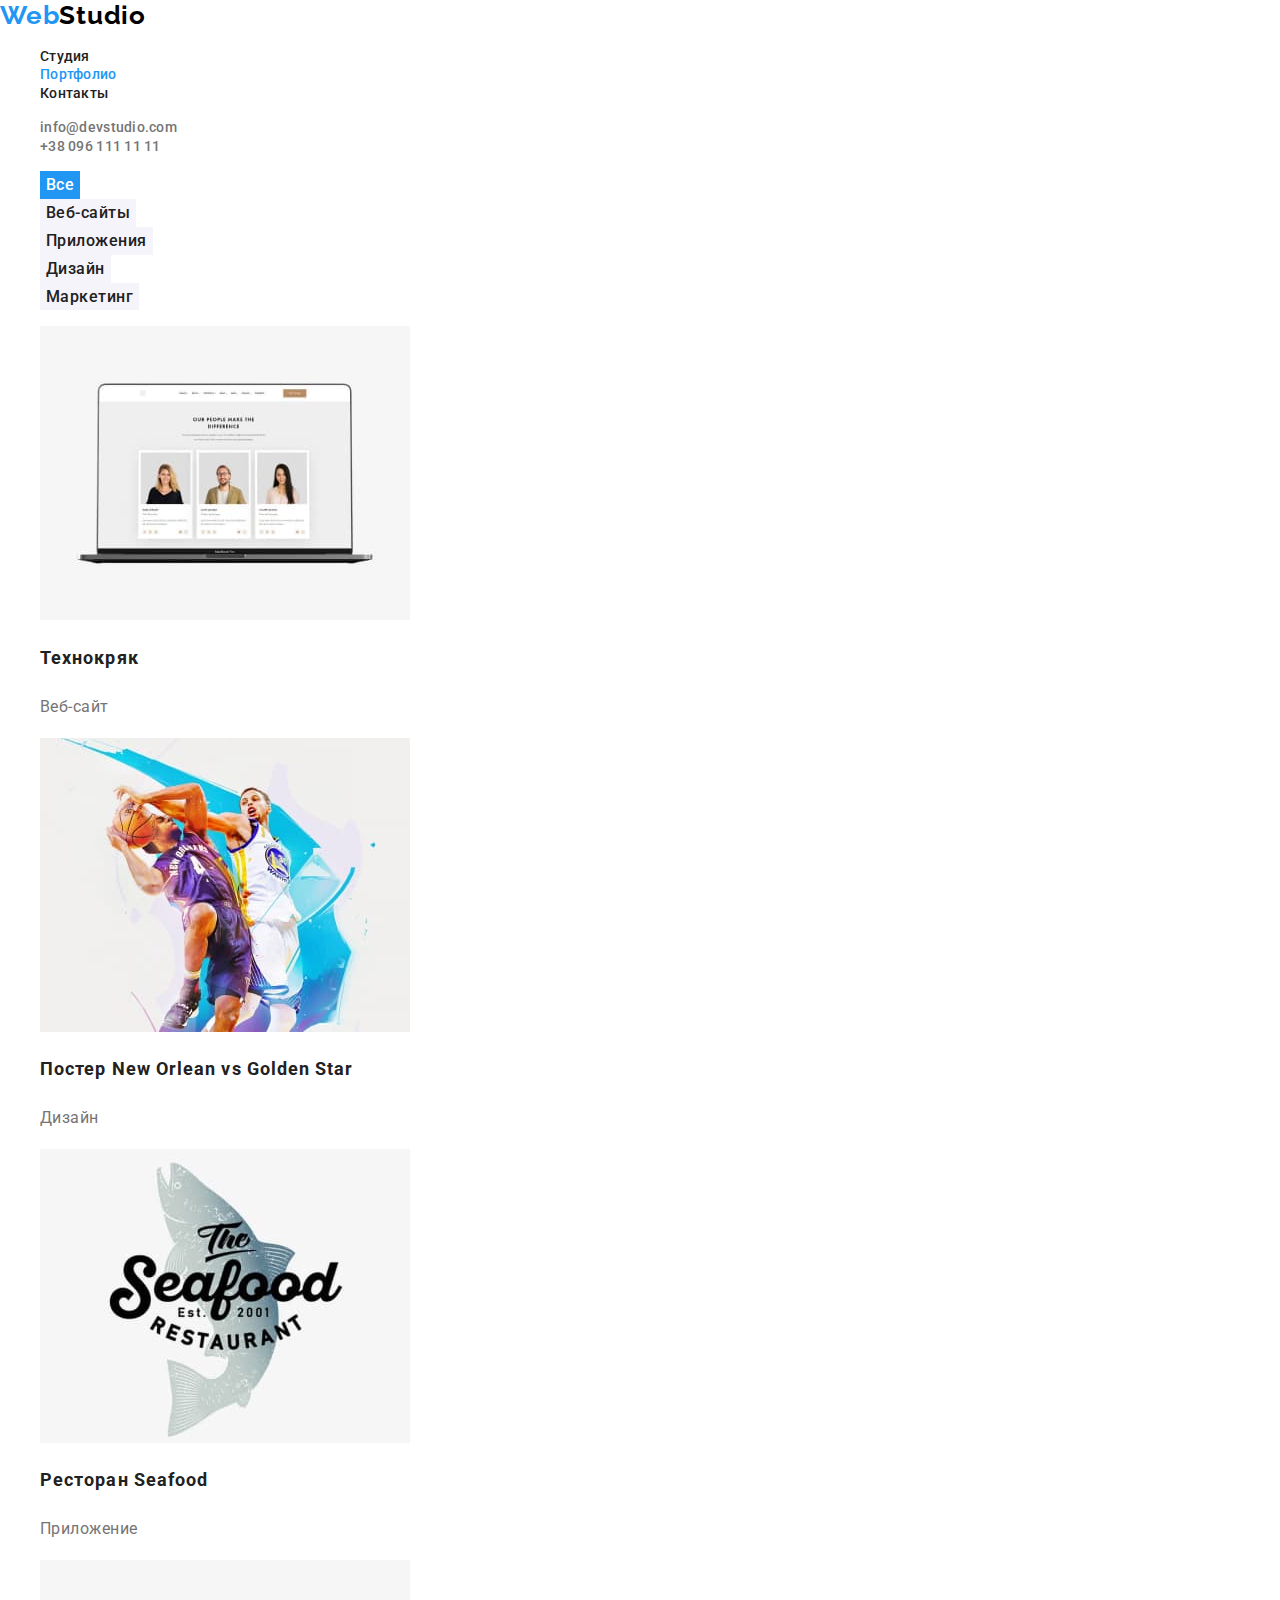
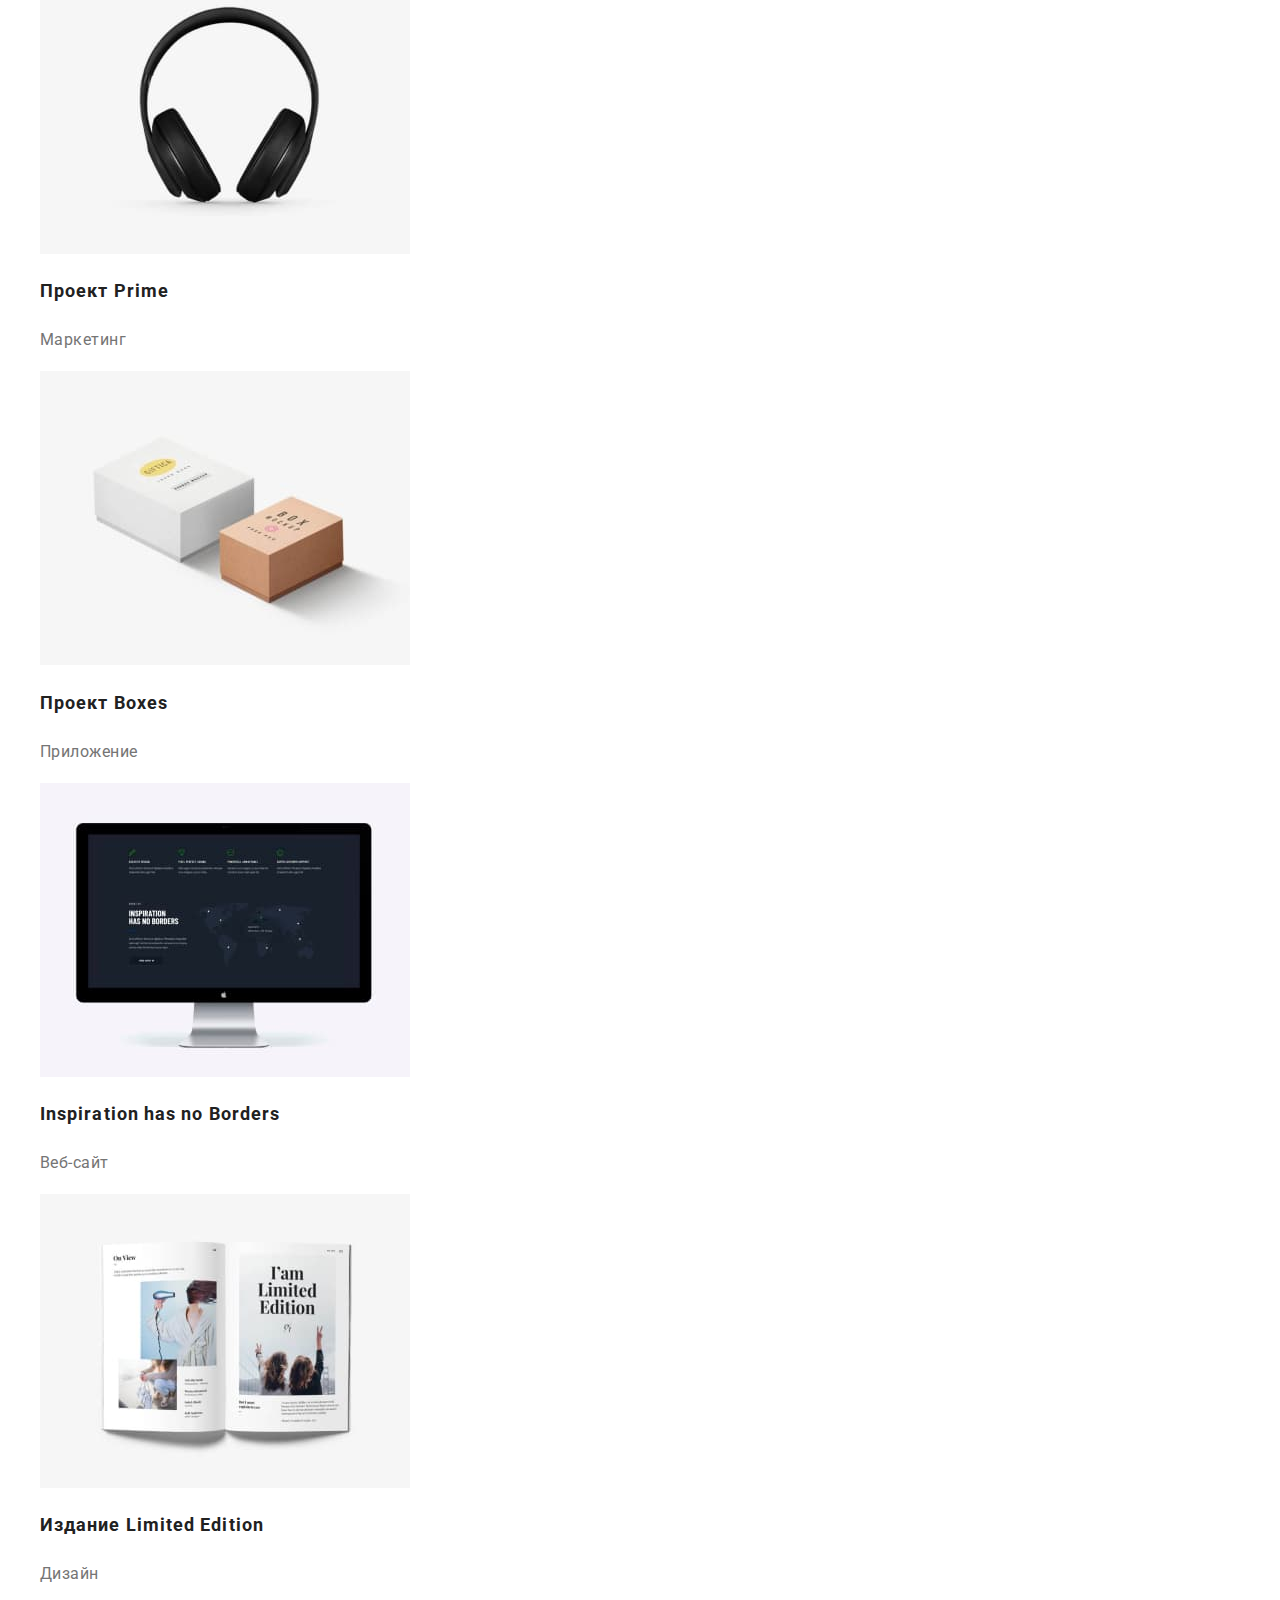
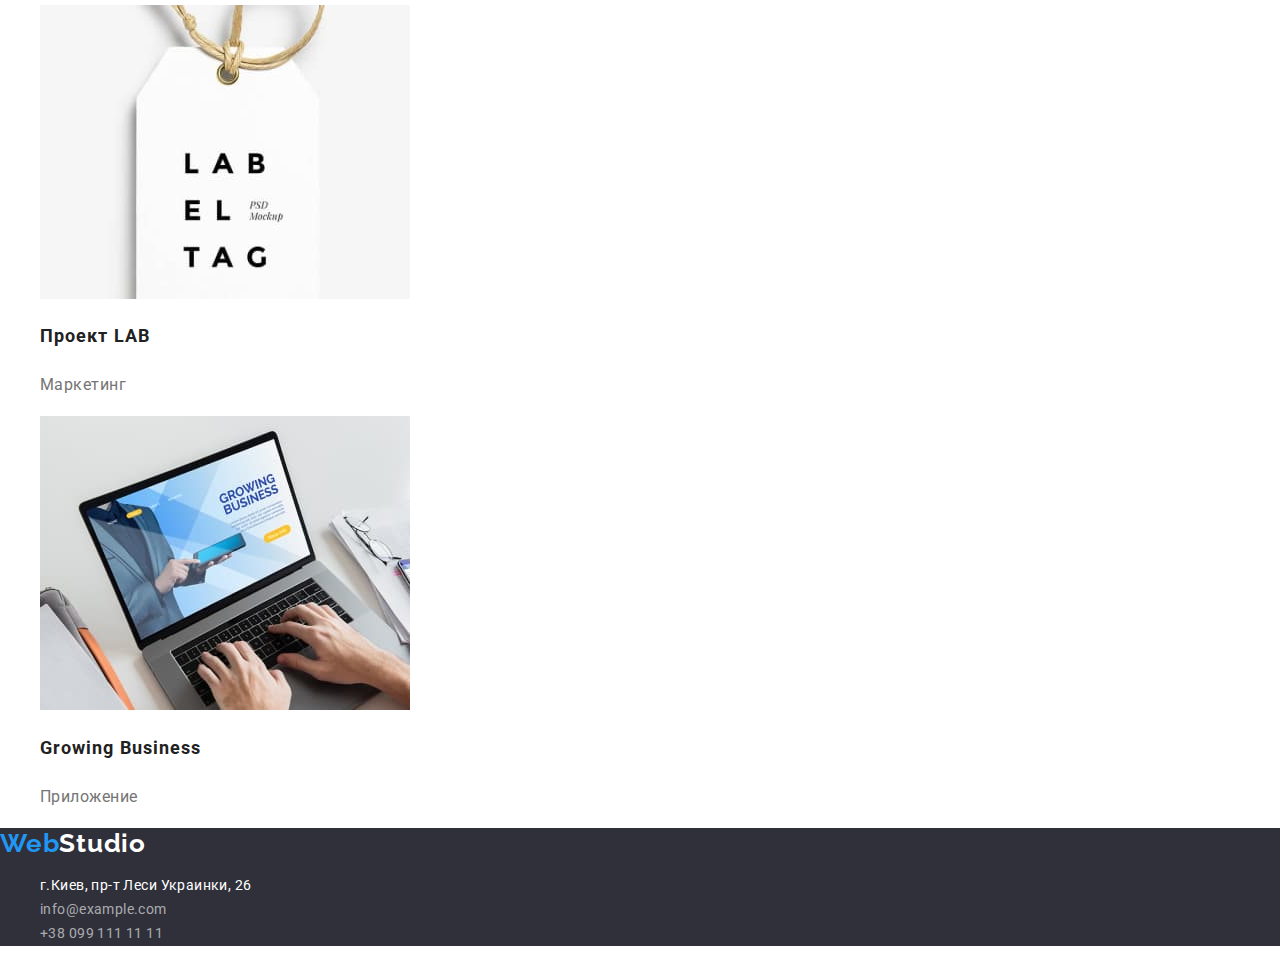
==== portfolio.html @ f2266842 "add start files from hw-02" ====
<!DOCTYPE html>
<html lang="ru">
  <head>
    <meta charset="UTF-8" />
    <meta http-equiv="X-UA-Compatible" content="IE=edge" />
    <meta name="viewport" content="width=device-width, initial-scale=1.0" />
    <title>Портфолио</title>
    <link
      rel="stylesheet"
      href="https://cdnjs.cloudflare.com/ajax/libs/modern-normalize/1.1.0/modern-normalize.min.css"
    />
    <link rel="preconnect" href="https://fonts.googleapis.com" />
    <link rel="preconnect" href="https://fonts.gstatic.com" crossorigin />
    <link
      href="https://fonts.googleapis.com/css2?family=Raleway:wght@700&family=Roboto:wght@400;500;700;900&display=swap"
      rel="stylesheet"
    />
    <link rel="stylesheet" href="./css/styles.css" />
  </head>
  <body>
    <!--Шапка сайта-->

    <header class="header">
      <nav class="header-nav">
        <a class="logo link" href="./index.html">Web<span class="logo-black">Studio</span></a>

        <ul class="header-nav-list list">
          <li class="header-nav-item">
            <a class="header-nav-link link" href="./index.html">Студия</a>
          </li>
          <li class="header-nav-item">
            <a class="header-nav-link link current" href="./portfolio.html">Портфолио</a>
          </li>
          <li class="header-nav-item">
            <a class="header-nav-link link" href="">Контакты</a>
          </li>
        </ul>
      </nav>
      <ul class="header-contact list">
        <li class="header-contact-item">
          <a class="header-contact-link link" href="mailto:info@devstudio.com"
            >info@devstudio.com</a
          >
        </li>
        <li class="header-contact-item">
          <a class="header-contact-link link" href="tel:+380961111111">+38 096 111 11 11</a>
        </li>
      </ul>
    </header>

    <!--Основной контент  -->

    <main>
      <section class="portfolio">
        <h1 class="visually-hidden title">Портфолио</h1> 

        <!-- Фильтры -->

          <ul class="filter-list list">
          <li class="filter-item"><button class="filter-btn active" type="button">Все</button></li>
          <li class="filter-item"><button class="filter-btn" type="button">Веб-сайты</button></li>
          <li class="filter-item"><button class="filter-btn" type="button">Приложения</button></li>
          <li class="filter-item"><button class="filter-btn" type="button">Дизайн</button></li>
          <li class="filter-item"><button class="filter-btn" type="button">Маркетинг</button></li>
        </ul>

        <!-- Проекты -->
        
        <ul class="project-list list">
          <li class="project-list-item">
            <img
              class="project-list-img"
              src="./images/portfolio-01.jpg"
              alt="Открытый ноутбук с изображением сайта на экране" width="370"
            />
            <h2 class="project-list-title title">Технокряк</h2>
            <p class="project-list-text">Веб-сайт</p>
          </li>
          <li class="project-list-item">
            <img
              class="project-list-img"
              src="./images/portfolio-02.jpg"
              alt="Двое мужчин играют в баскетбол" width="370"
            />
            <h2 class="project-list-title title">
              Постер <span lang="en">New Orlean vs Golden Star</span>
            </h2>
            <p class="project-list-text">Дизайн</p>
          </li>
          <li class="project-list-item">
            <img
              class="project-list-img"
              src="./images/portfolio-03.jpg"
              alt="Название ресторана на фоне рыбы" width="370"
            />
            <h2 class="project-list-title title">Ресторан <span lang="en">Seafood</span></h2>
            <p class="project-list-text">Приложение</p>
          </li>
          <li class="project-list-item">
            <img
              class="project-list-img"
              src="./images/portfolio-04.jpg"
              alt="Полноразмерные наушники" width="370"
            />
            <h2 class="project-list-title title">Проект <span lang="en">Prime</span></h2>
            <p class="project-list-text">Маркетинг</p>
          </li>
          <li class="project-list-item">
            <img
              class="project-list-img"
              src="./images/portfolio-05.jpg"
              alt="Две коробки:белая и крафт" width="370"
            />
            <h2 class="project-list-title title">Проект <span>Boxes</span></h2>
            <p class="project-list-text">Приложение</p>
          </li>
          <li class="project-list-item">
            <img
              class="project-list-img"
              src="./images/portfolio-06.jpg"
              alt="Монитор Apple с изображением сайта на экране" width="370"
            />
            <h2 class="project-list-title title" lang="en">Inspiration has no Borders</h2>
            <p class="project-list-text">Веб-сайт</p>
          </li>
          <li class="project-list-item">
            <img
              class="project-list-img"
              src="./images/portfolio-07.jpg"
              alt="Разворот журнала с картинками" width="370"
            />
            <h2 class="project-list-title title">Издание <span lang="en">Limited Edition</span></h2>
            <p class="project-list-text">Дизайн</p>
          </li>
          <li class="project-list-item">
            <img
              class="project-list-img"
              src="./images/portfolio-08.jpg"
              alt="Бирка с надписями на бечёвке" width="370"
            />
            <h2 class="project-list-title title">Проект <span lang="en">LAB</span></h2>
            <p class="project-list-text">Маркетинг</p>
          </li>
          <li class="project-list-item">
            <img
              class="project-list-img"
              src="./images/portfolio-09.jpg"
              alt="Ладони рук, работающие с клавиатурой открытого ноутбука" width="370"
            />
            <h2 class="project-list-title title" lang="en">Growing Business</h2>
            <p class="project-list-text">Приложение</p>
          </li>
        </ul>
      </section>
    </main>

    <!--Подвал-->

    <footer class="footer">
      <a href="./index.html" class="logo link">Web<span class="logo-white">Studio</span></a>
      <address class="footer-addr">
        <ul class="footer-addr-list list">
          <li class="footer-addr-item">
            <a
              class="footer-addr-link link"
              href="https://goo.gl/maps/jjjQnr7aBf25NbzN8"
              target="_blank"
              rel="noopener noreferrer"
              >г.Киев, пр-т Леси Украинки, 26</a
            >
          </li>
          <li class="footer-addr-item">
            <a class="footer-addr-link link" href="mailto:info@example.com">info@example.com</a>
          </li>
          <li class="footer-addr-item">
            <a class="footer-addr-link link" href="tel:+380991111111">+38 099 111 11 11</a>
          </li>
        </ul>
      </address>
    </footer>
  </body>
</html>
---- css/styles.css ----
/*  цвет текста заголовков #212121  */
/* основной цвет текста #757575 */
/* дополнительный цвет текста и заголовков #FFFFFF */
/* цвет лого #000000, #2196F3 */
/* телефон и мыло в футере цвет rgba(255, 255, 255, 0.6);*/
/* акцент #2196F3 */
/* hero background #2F303A; */
/*  our team bg #F5F4FA;*/
/* footer bg #2F303A; */

/* -------------total styles------------- */

:root {
  --main-text-color: #757575;
  --accent-color: #2196f3;
  --title-color: #212121;
  --external-color: #ffffff;
  --bg-color: #2f303a;
  --ex-bg-color: #f5f4fa;
}

body {
  font-family: 'Roboto', sans-serif;
  color: var(--main-text-color);
  background-color: var(--external-color);
}

.link {
  text-decoration: none;
  
}

.list {
  list-style: none;
}

.title {
  color: var(--title-color);
}

.visually-hidden {
  position: absolute;
  white-space: nowrap;
  width: 1px;
  height: 1px;
  overflow: hidden;
  border: 0;
  padding: 0;
  clip: rect(0 0 0 0);
  clip-path: inset(50%);
  margin: -1px;
}

/* -------------header styles-------------- */

.logo {
  font-family: 'Raleway', sans-serif;
  font-weight: 700;
  font-size: 26px;
  line-height: 1.19;
  letter-spacing: 0.03em;
  color: var(--accent-color);
}

.logo-black {
  color: #000000;
}

.header-nav-link {
  font-weight: 500;
  font-size: 14px;
  line-height: 1.14;
  letter-spacing: 0.02em;
  color: var(--title-color);
}

.header-nav-link:hover,
.header-nav-link:focus {
  color: var(--accent-color);
}

.header-contact-link {
  font-weight: 500;
  font-size: 14px;
  line-height: 1.14;
  letter-spacing: 0.02em;
  color: var(--main-text-color);
}

.current,
.header-contact-link:hover,
.header-contact-link:focus {
  color: var(--accent-color);
}

/* ------------------hero styles---------------- */

.hero {
  background-color: var(--bg-color);
  text-align: center;
}

.hero-title {
  font-weight: 900;
  font-size: 44px;
  line-height: 1.36;
  letter-spacing: 0.06em;
  text-transform: uppercase;
  color: var(--external-color);
}

.hero-btn {
  font-size: 16px;
  line-height: 1.87;
  font-weight: 700;
  letter-spacing: 0.06em;
  background-color: var(--accent-color);
  color: var(--external-color);
  cursor: pointer;
  border: none;
}

.hero-btn:hover,
.hero-btn:focus {
  background-color: #188ce8;
}

/* -------------Наши особенности styles-------- */

/* .feature {
}
.feature-list {
}
.feature-list-item {
} */

.feature-list-title {
  font-size: 14px;
  line-height: 1.14;
  letter-spacing: 0.03em;
  text-transform: uppercase;
}

.feature-list-text {
  font-size: 14px;
  line-height: 1.71;
  letter-spacing: 0.03em;
}

/* ------------Чем мы занимаемся styles----- */

/* 
.product {
} */

.product-title {
  font-size: 36px;
  line-height: 1.17;
  text-align: center;
  letter-spacing: 0.03em;
}

/* .product-list {
}
.product-list-item {
}
.product-list-img {
} */

/* ---------Наша команда styles----------- */

.team {
  background-color: var(--ex-bg-color);
}
.team-title {
  font-size: 36px;
  line-height: 1.17;
  text-align: center;
  letter-spacing: 0.03em;
}

/* .team-list {
}
.team-list-item {
}
.team-list-img {
} */

.team-list-title {
  font-weight: 500;
  font-size: 16px;
  line-height: 1.19;
  letter-spacing: 0.03em;
}
.team-list-text {
  font-size: 16px;
  line-height: 1.19;
  letter-spacing: 0.03em;
}

/* ------------Portfolio styles------------ */

/* .portfolio {
} */

/* ------------filter's styles------------- */

/* .filter-list {
}

.filter-item {} */

.filter-btn {
  font-weight: 500;
  font-size: 16px;
  line-height: 1.62;
  letter-spacing: 0.03em;
  background-color: var(--ex-bg-color);
  color: var(--title-color);
  cursor: pointer;
  border: none;
}

.active,
.filter-btn:hover,
.filter-btn:focus {
  background-color: var(--accent-color);
  color: var(--external-color);
}

/* ------------project styles----------- */

/* .project-list {
}

.project-list-item {
}
.project-list-img {
} */

.project-list-title {
  font-size: 18px;
  line-height: 2;
  letter-spacing: 0.06em;
}

.project-list-text {
  font-size: 16px;
  line-height: 1.87;
  letter-spacing: 0.03em;
}

/* -------------footer styles------------- */

.footer {
  background-color: var(--bg-color);
}
.logo-white {
  color: #ffffff;
}

/* .footer-addr {
}
.footer-addr-list {
}

.footer-addr-item {
} */

.footer-addr-link {
  font-style: normal;
  font-size: 14px;
  line-height: 1.71;
  letter-spacing: 0.03em;
  color: rgba(255, 255, 255, 0.6);
}

.footer-addr-link[target='_blank'] {
  color: #ffffff;
}

.footer-addr-link:hover,
.footer-addr-link:focus {
  color: var(--main-text-color);
}
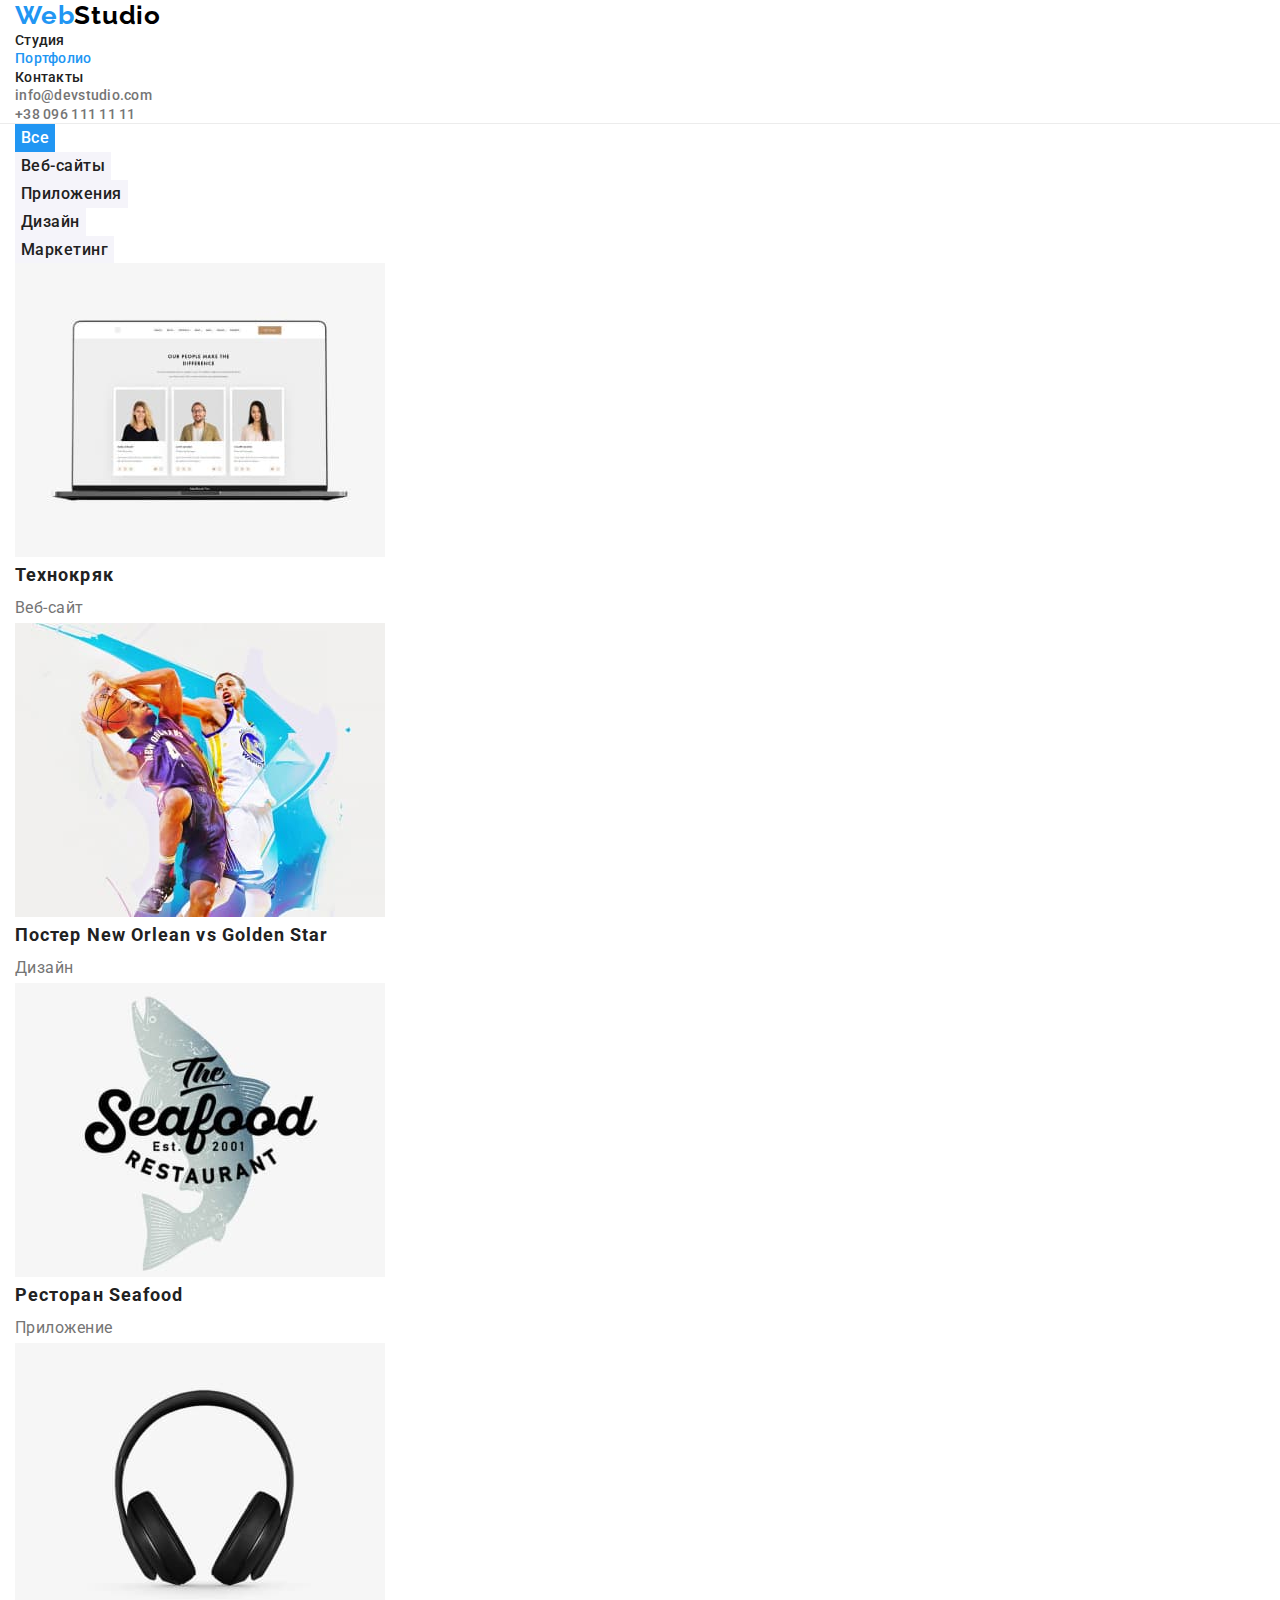
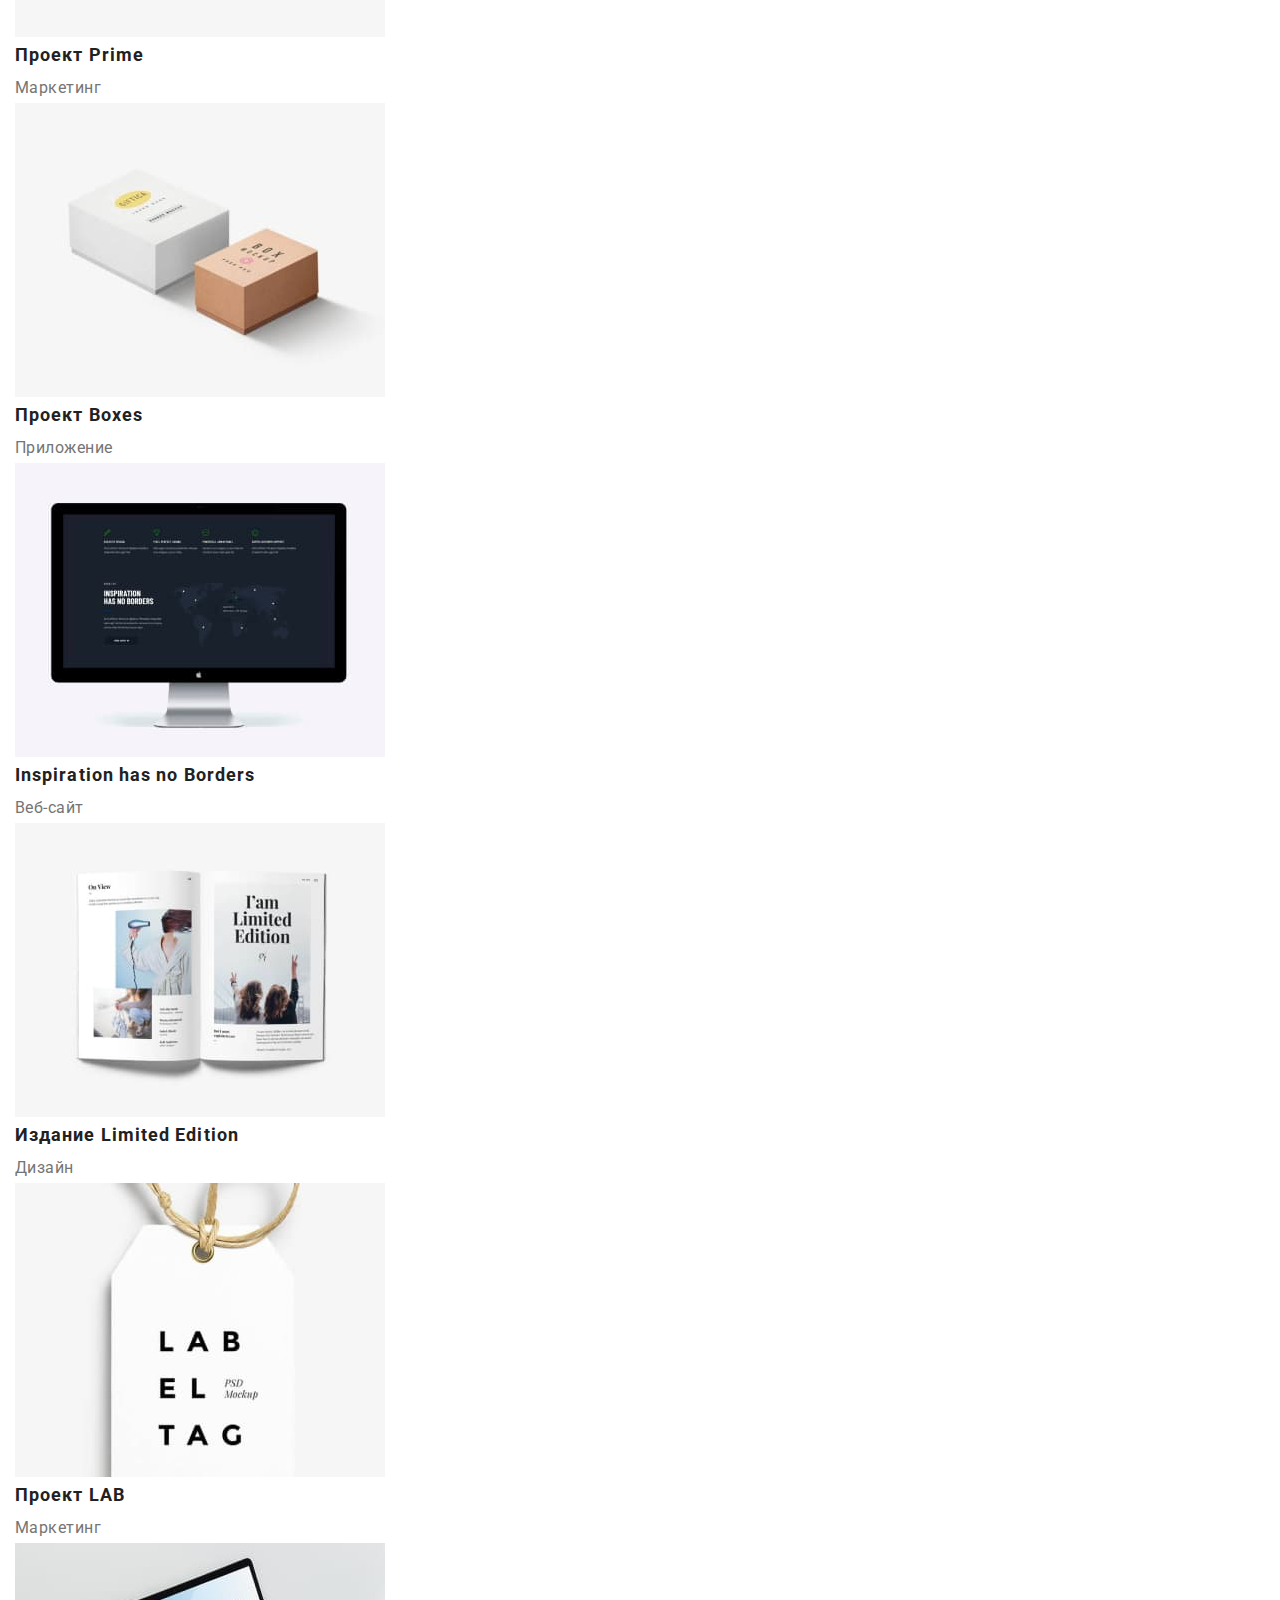
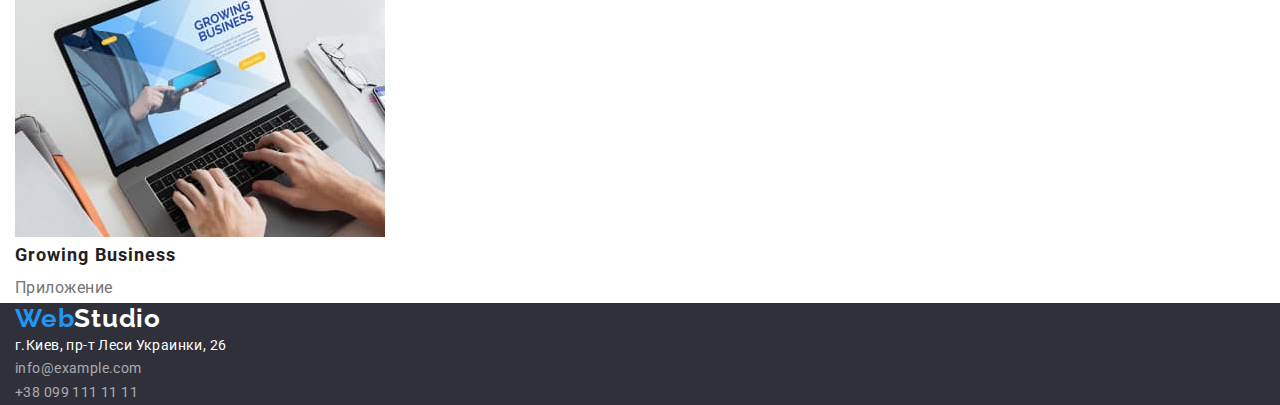
==== commit 81cb86eb: "add container and drop tag styles" ====
--- a/portfolio.html
+++ b/portfolio.html
@@ -21,162 +21,183 @@
     <!--Шапка сайта-->
 
     <header class="header">
-      <nav class="header-nav">
-        <a class="logo link" href="./index.html">Web<span class="logo-black">Studio</span></a>
-
-        <ul class="header-nav-list list">
-          <li class="header-nav-item">
-            <a class="header-nav-link link" href="./index.html">Студия</a>
+      <div class="container">
+        <nav class="header-nav">
+          <a class="logo link" href="./index.html">Web<span class="logo-black">Studio</span></a>
+
+          <ul class="header-nav-list list">
+            <li class="header-nav-item">
+              <a class="header-nav-link link" href="./index.html">Студия</a>
+            </li>
+            <li class="header-nav-item">
+              <a class="header-nav-link link current" href="./portfolio.html">Портфолио</a>
+            </li>
+            <li class="header-nav-item">
+              <a class="header-nav-link link" href="">Контакты</a>
+            </li>
+          </ul>
+        </nav>
+        <ul class="header-contact list">
+          <li class="header-contact-item">
+            <a class="header-contact-link link" href="mailto:info@devstudio.com"
+              >info@devstudio.com</a
+            >
           </li>
-          <li class="header-nav-item">
-            <a class="header-nav-link link current" href="./portfolio.html">Портфолио</a>
-          </li>
-          <li class="header-nav-item">
-            <a class="header-nav-link link" href="">Контакты</a>
+          <li class="header-contact-item">
+            <a class="header-contact-link link" href="tel:+380961111111">+38 096 111 11 11</a>
           </li>
         </ul>
-      </nav>
-      <ul class="header-contact list">
-        <li class="header-contact-item">
-          <a class="header-contact-link link" href="mailto:info@devstudio.com"
-            >info@devstudio.com</a
-          >
-        </li>
-        <li class="header-contact-item">
-          <a class="header-contact-link link" href="tel:+380961111111">+38 096 111 11 11</a>
-        </li>
-      </ul>
+      </div>
     </header>
 
     <!--Основной контент  -->
 
     <main>
       <section class="portfolio">
-        <h1 class="visually-hidden title">Портфолио</h1> 
-
-        <!-- Фильтры -->
+        <div class="container">
+          <h1 class="visually-hidden title">Портфолио</h1>
+
+          <!-- Фильтры -->
 
           <ul class="filter-list list">
-          <li class="filter-item"><button class="filter-btn active" type="button">Все</button></li>
-          <li class="filter-item"><button class="filter-btn" type="button">Веб-сайты</button></li>
-          <li class="filter-item"><button class="filter-btn" type="button">Приложения</button></li>
-          <li class="filter-item"><button class="filter-btn" type="button">Дизайн</button></li>
-          <li class="filter-item"><button class="filter-btn" type="button">Маркетинг</button></li>
-        </ul>
-
-        <!-- Проекты -->
-        
-        <ul class="project-list list">
-          <li class="project-list-item">
-            <img
-              class="project-list-img"
-              src="./images/portfolio-01.jpg"
-              alt="Открытый ноутбук с изображением сайта на экране" width="370"
-            />
-            <h2 class="project-list-title title">Технокряк</h2>
-            <p class="project-list-text">Веб-сайт</p>
-          </li>
-          <li class="project-list-item">
-            <img
-              class="project-list-img"
-              src="./images/portfolio-02.jpg"
-              alt="Двое мужчин играют в баскетбол" width="370"
-            />
-            <h2 class="project-list-title title">
-              Постер <span lang="en">New Orlean vs Golden Star</span>
-            </h2>
-            <p class="project-list-text">Дизайн</p>
-          </li>
-          <li class="project-list-item">
-            <img
-              class="project-list-img"
-              src="./images/portfolio-03.jpg"
-              alt="Название ресторана на фоне рыбы" width="370"
-            />
-            <h2 class="project-list-title title">Ресторан <span lang="en">Seafood</span></h2>
-            <p class="project-list-text">Приложение</p>
-          </li>
-          <li class="project-list-item">
-            <img
-              class="project-list-img"
-              src="./images/portfolio-04.jpg"
-              alt="Полноразмерные наушники" width="370"
-            />
-            <h2 class="project-list-title title">Проект <span lang="en">Prime</span></h2>
-            <p class="project-list-text">Маркетинг</p>
-          </li>
-          <li class="project-list-item">
-            <img
-              class="project-list-img"
-              src="./images/portfolio-05.jpg"
-              alt="Две коробки:белая и крафт" width="370"
-            />
-            <h2 class="project-list-title title">Проект <span>Boxes</span></h2>
-            <p class="project-list-text">Приложение</p>
-          </li>
-          <li class="project-list-item">
-            <img
-              class="project-list-img"
-              src="./images/portfolio-06.jpg"
-              alt="Монитор Apple с изображением сайта на экране" width="370"
-            />
-            <h2 class="project-list-title title" lang="en">Inspiration has no Borders</h2>
-            <p class="project-list-text">Веб-сайт</p>
-          </li>
-          <li class="project-list-item">
-            <img
-              class="project-list-img"
-              src="./images/portfolio-07.jpg"
-              alt="Разворот журнала с картинками" width="370"
-            />
-            <h2 class="project-list-title title">Издание <span lang="en">Limited Edition</span></h2>
-            <p class="project-list-text">Дизайн</p>
-          </li>
-          <li class="project-list-item">
-            <img
-              class="project-list-img"
-              src="./images/portfolio-08.jpg"
-              alt="Бирка с надписями на бечёвке" width="370"
-            />
-            <h2 class="project-list-title title">Проект <span lang="en">LAB</span></h2>
-            <p class="project-list-text">Маркетинг</p>
-          </li>
-          <li class="project-list-item">
-            <img
-              class="project-list-img"
-              src="./images/portfolio-09.jpg"
-              alt="Ладони рук, работающие с клавиатурой открытого ноутбука" width="370"
-            />
-            <h2 class="project-list-title title" lang="en">Growing Business</h2>
-            <p class="project-list-text">Приложение</p>
-          </li>
-        </ul>
+            <li class="filter-item">
+              <button class="filter-btn active" type="button">Все</button>
+            </li>
+            <li class="filter-item"><button class="filter-btn" type="button">Веб-сайты</button></li>
+            <li class="filter-item">
+              <button class="filter-btn" type="button">Приложения</button>
+            </li>
+            <li class="filter-item"><button class="filter-btn" type="button">Дизайн</button></li>
+            <li class="filter-item"><button class="filter-btn" type="button">Маркетинг</button></li>
+          </ul>
+
+          <!-- Проекты -->
+
+          <ul class="project-list list">
+            <li class="project-list-item">
+              <img
+                class="project-list-img"
+                src="./images/portfolio-01.jpg"
+                alt="Открытый ноутбук с изображением сайта на экране"
+                width="370"
+              />
+              <h2 class="project-list-title title">Технокряк</h2>
+              <p class="project-list-text">Веб-сайт</p>
+            </li>
+            <li class="project-list-item">
+              <img
+                class="project-list-img"
+                src="./images/portfolio-02.jpg"
+                alt="Двое мужчин играют в баскетбол"
+                width="370"
+              />
+              <h2 class="project-list-title title">
+                Постер <span lang="en">New Orlean vs Golden Star</span>
+              </h2>
+              <p class="project-list-text">Дизайн</p>
+            </li>
+            <li class="project-list-item">
+              <img
+                class="project-list-img"
+                src="./images/portfolio-03.jpg"
+                alt="Название ресторана на фоне рыбы"
+                width="370"
+              />
+              <h2 class="project-list-title title">Ресторан <span lang="en">Seafood</span></h2>
+              <p class="project-list-text">Приложение</p>
+            </li>
+            <li class="project-list-item">
+              <img
+                class="project-list-img"
+                src="./images/portfolio-04.jpg"
+                alt="Полноразмерные наушники"
+                width="370"
+              />
+              <h2 class="project-list-title title">Проект <span lang="en">Prime</span></h2>
+              <p class="project-list-text">Маркетинг</p>
+            </li>
+            <li class="project-list-item">
+              <img
+                class="project-list-img"
+                src="./images/portfolio-05.jpg"
+                alt="Две коробки:белая и крафт"
+                width="370"
+              />
+              <h2 class="project-list-title title">Проект <span>Boxes</span></h2>
+              <p class="project-list-text">Приложение</p>
+            </li>
+            <li class="project-list-item">
+              <img
+                class="project-list-img"
+                src="./images/portfolio-06.jpg"
+                alt="Монитор Apple с изображением сайта на экране"
+                width="370"
+              />
+              <h2 class="project-list-title title" lang="en">Inspiration has no Borders</h2>
+              <p class="project-list-text">Веб-сайт</p>
+            </li>
+            <li class="project-list-item">
+              <img
+                class="project-list-img"
+                src="./images/portfolio-07.jpg"
+                alt="Разворот журнала с картинками"
+                width="370"
+              />
+              <h2 class="project-list-title title">
+                Издание <span lang="en">Limited Edition</span>
+              </h2>
+              <p class="project-list-text">Дизайн</p>
+            </li>
+            <li class="project-list-item">
+              <img
+                class="project-list-img"
+                src="./images/portfolio-08.jpg"
+                alt="Бирка с надписями на бечёвке"
+                width="370"
+              />
+              <h2 class="project-list-title title">Проект <span lang="en">LAB</span></h2>
+              <p class="project-list-text">Маркетинг</p>
+            </li>
+            <li class="project-list-item">
+              <img
+                class="project-list-img"
+                src="./images/portfolio-09.jpg"
+                alt="Ладони рук, работающие с клавиатурой открытого ноутбука"
+                width="370"
+              />
+              <h2 class="project-list-title title" lang="en">Growing Business</h2>
+              <p class="project-list-text">Приложение</p>
+            </li>
+          </ul>
+        </div>
       </section>
     </main>
 
     <!--Подвал-->
 
     <footer class="footer">
-      <a href="./index.html" class="logo link">Web<span class="logo-white">Studio</span></a>
-      <address class="footer-addr">
-        <ul class="footer-addr-list list">
-          <li class="footer-addr-item">
-            <a
-              class="footer-addr-link link"
-              href="https://goo.gl/maps/jjjQnr7aBf25NbzN8"
-              target="_blank"
-              rel="noopener noreferrer"
-              >г.Киев, пр-т Леси Украинки, 26</a
-            >
-          </li>
-          <li class="footer-addr-item">
-            <a class="footer-addr-link link" href="mailto:info@example.com">info@example.com</a>
-          </li>
-          <li class="footer-addr-item">
-            <a class="footer-addr-link link" href="tel:+380991111111">+38 099 111 11 11</a>
-          </li>
-        </ul>
-      </address>
+      <div class="container">
+        <a href="./index.html" class="logo link">Web<span class="logo-white">Studio</span></a>
+        <address class="footer-addr">
+          <ul class="footer-addr-list list">
+            <li class="footer-addr-item">
+              <a
+                class="footer-addr-link link"
+                href="https://goo.gl/maps/jjjQnr7aBf25NbzN8"
+                target="_blank"
+                rel="noopener noreferrer"
+                >г.Киев, пр-т Леси Украинки, 26</a
+              >
+            </li>
+            <li class="footer-addr-item">
+              <a class="footer-addr-link link" href="mailto:info@example.com">info@example.com</a>
+            </li>
+            <li class="footer-addr-item">
+              <a class="footer-addr-link link" href="tel:+380991111111">+38 099 111 11 11</a>
+            </li>
+          </ul>
+        </address>
+      </div>
     </footer>
   </body>
 </html>
--- a/css/styles.css
+++ b/css/styles.css
@@ -25,9 +25,28 @@
   background-color: var(--external-color);
 }
 
+p,
+h1,
+h2,
+h3,
+h4,
+h5,
+h6 {
+  margin: 0;
+}
+
+ul,
+ol {
+  margin: 0;
+  padding-left: 0;
+}
+
+img {
+  display: block;
+}
+
 .link {
   text-decoration: none;
-  
 }
 
 .list {
@@ -51,7 +70,20 @@
   margin: -1px;
 }
 
+.container {
+  width: 1200px;
+  padding-left: 15px;
+  padding-right: 15px;
+  margin: o auto;
+}
+
 /* -------------header styles-------------- */
+
+.header {
+  padding-top: 24;
+  padding-bottom: 25;
+  border-bottom: 1px solid #ececec;
+}
 
 .logo {
   font-family: 'Raleway', sans-serif;
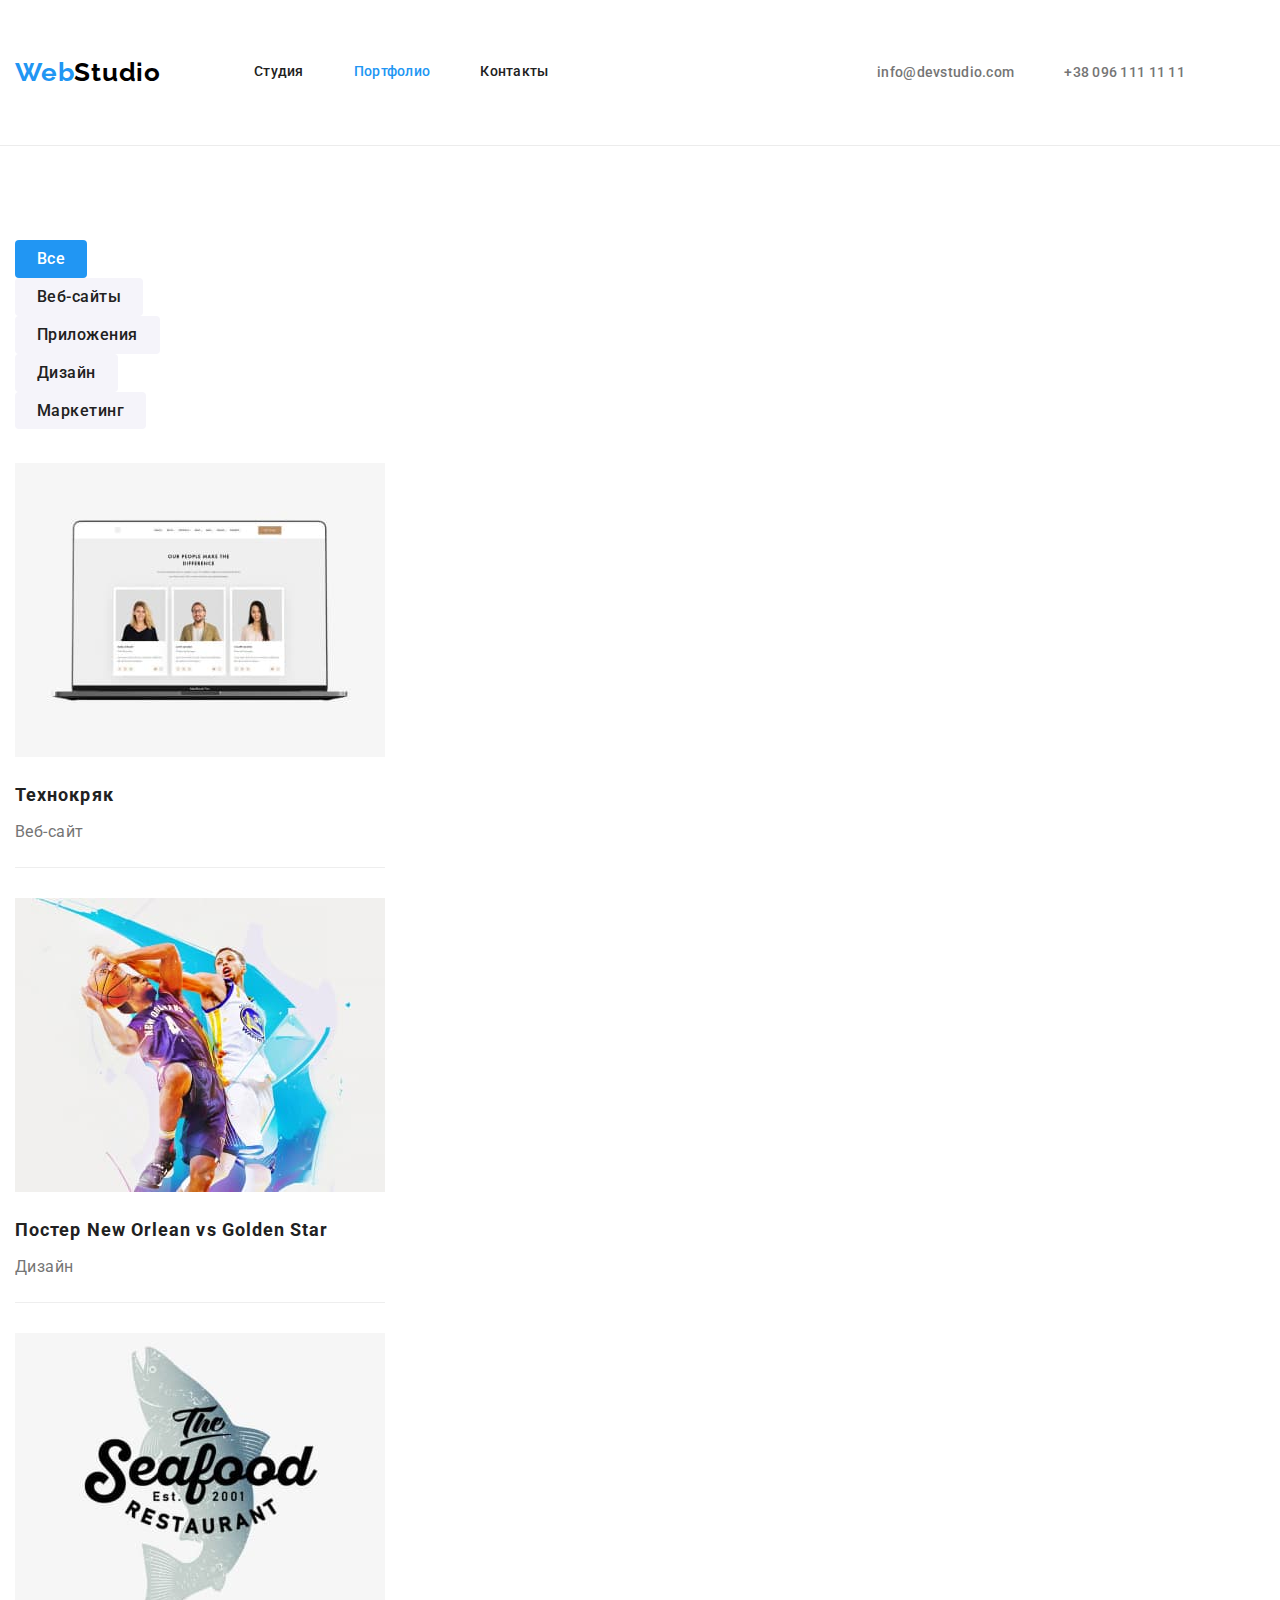
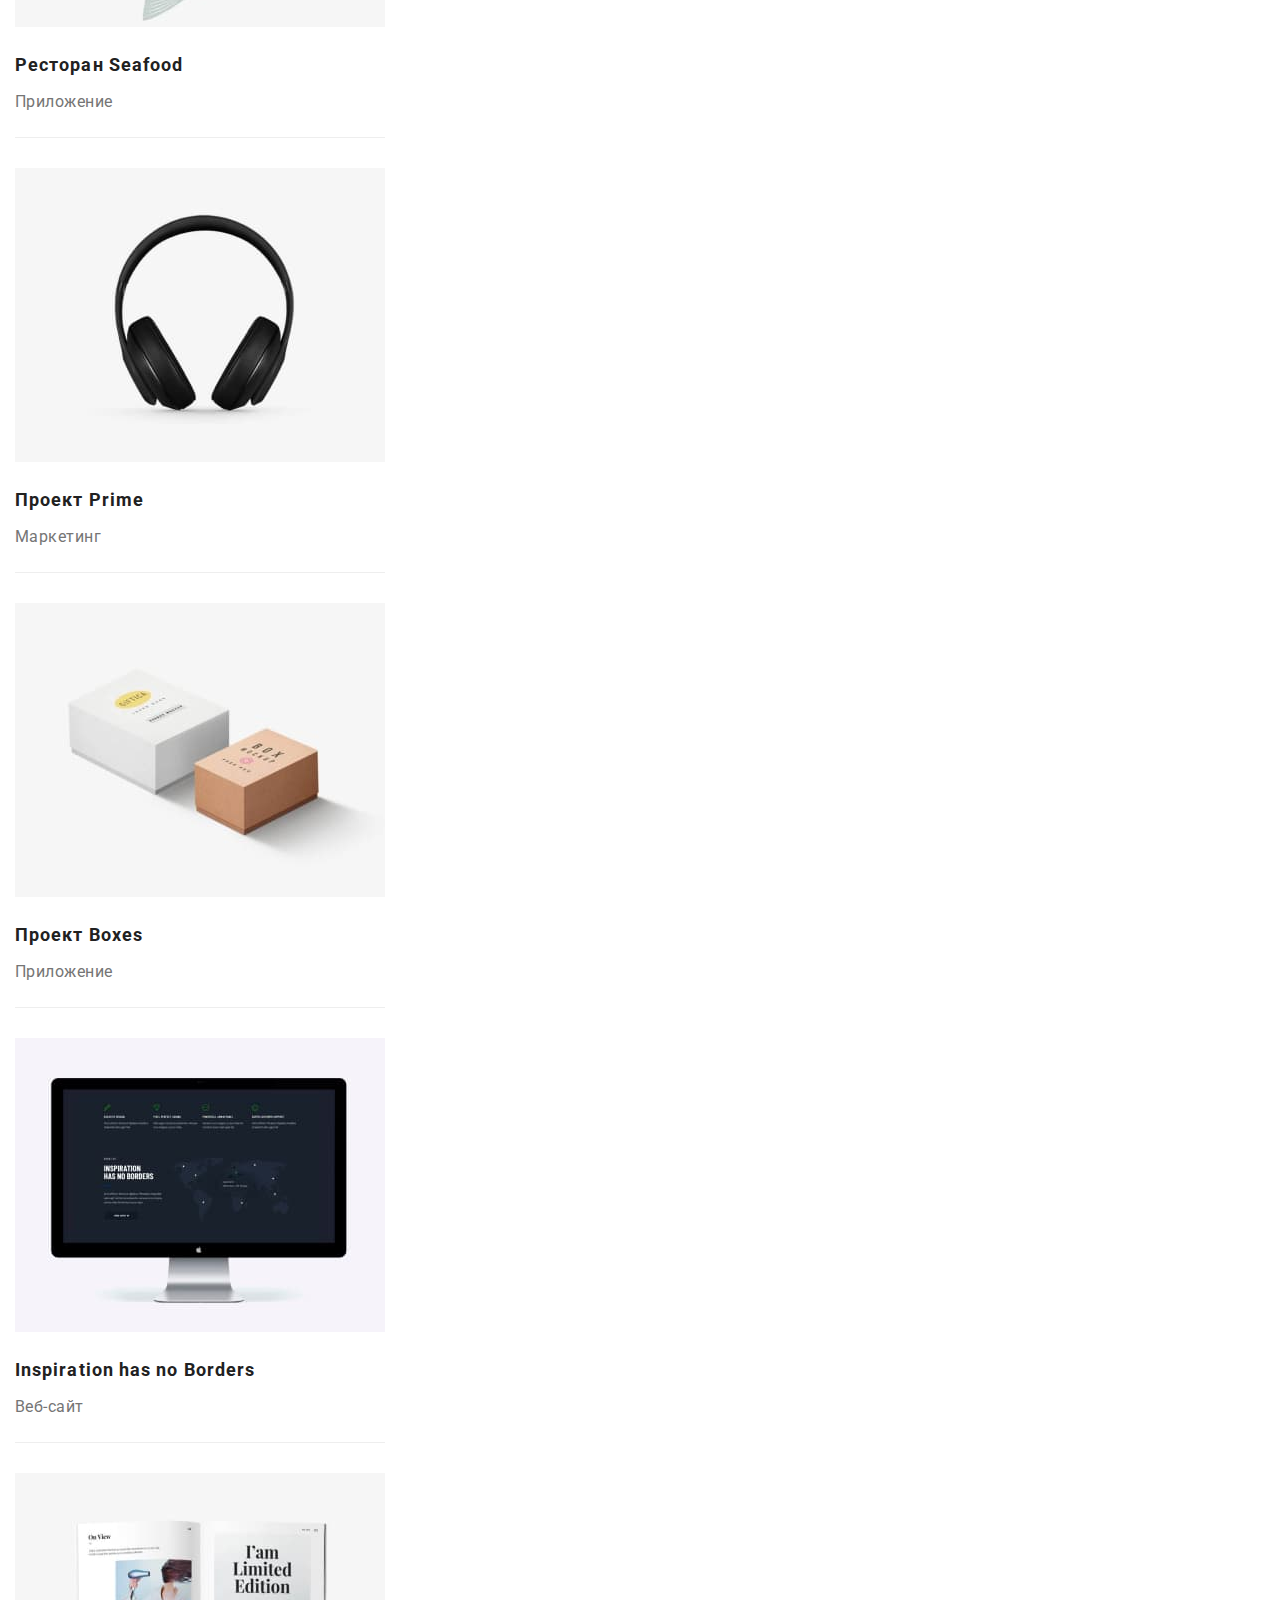
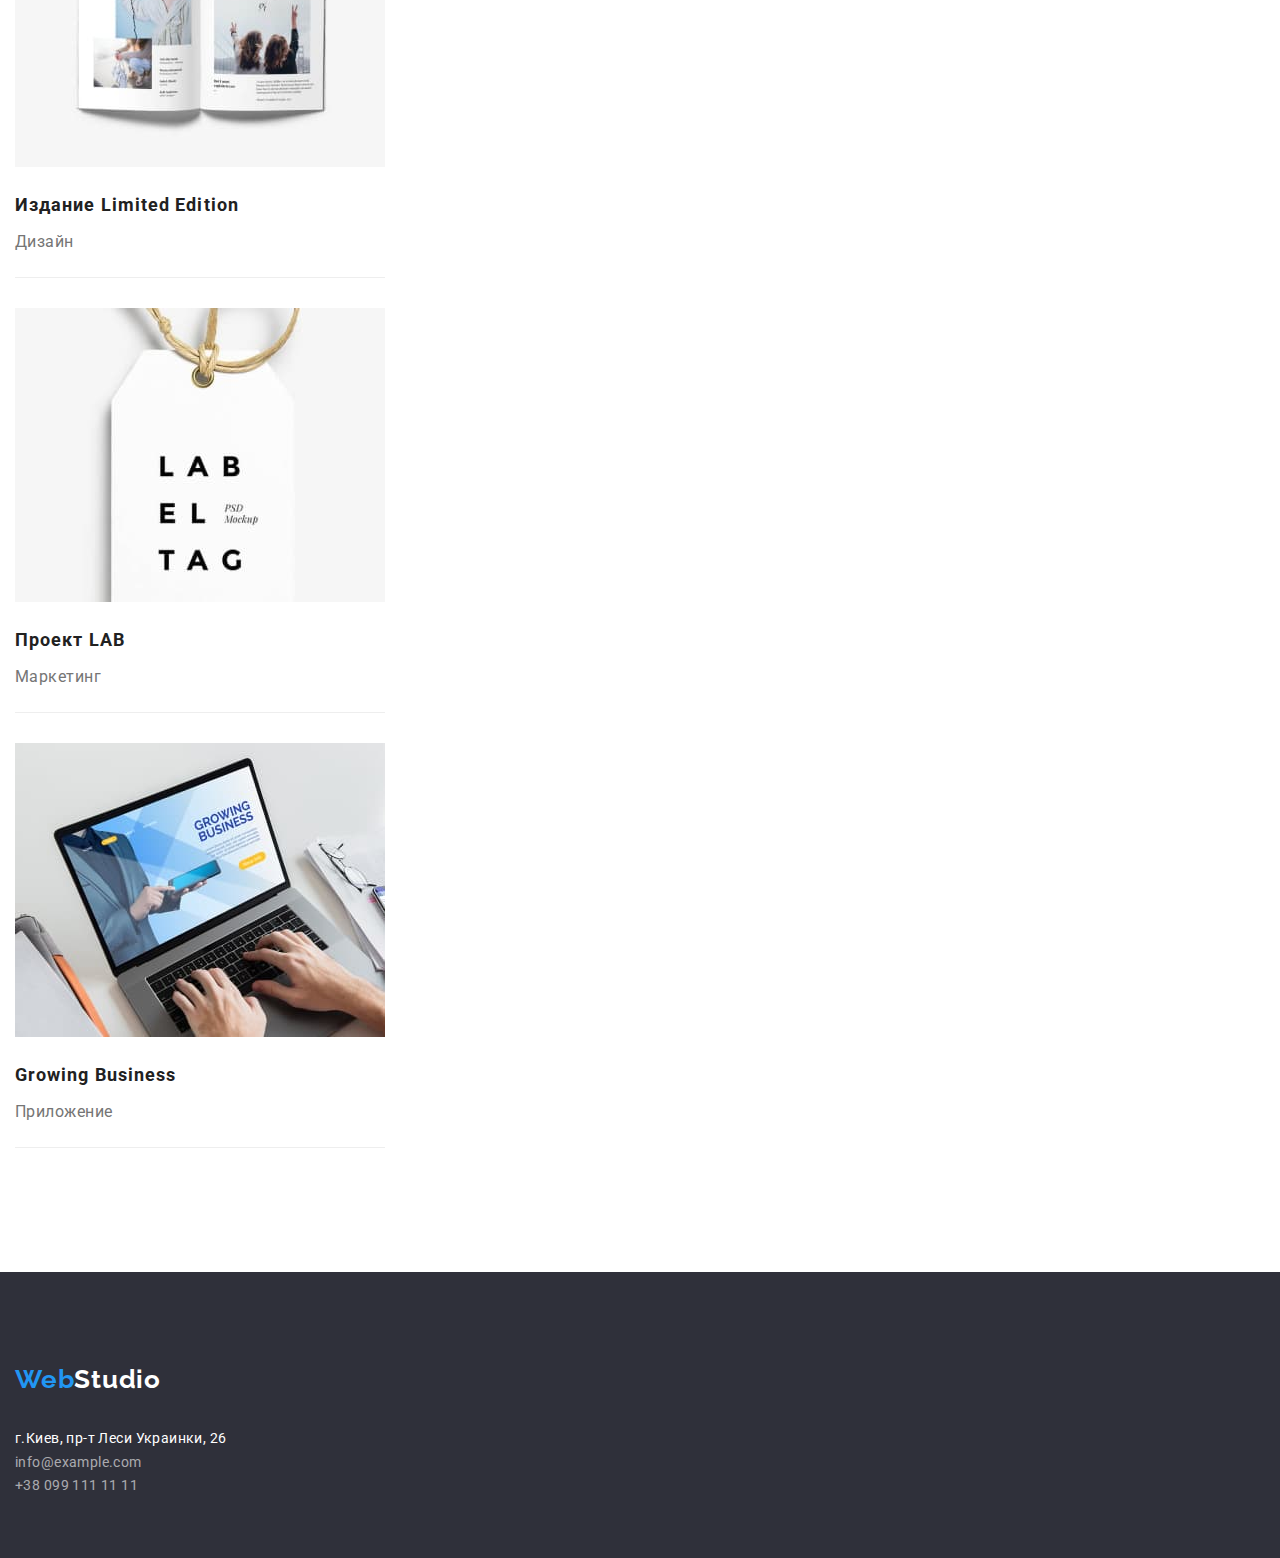
==== commit 27fec137: "add margin padding and flex" ====
--- a/portfolio.html
+++ b/portfolio.html
@@ -5,23 +5,24 @@
     <meta http-equiv="X-UA-Compatible" content="IE=edge" />
     <meta name="viewport" content="width=device-width, initial-scale=1.0" />
     <title>Портфолио</title>
-    <link
-      rel="stylesheet"
-      href="https://cdnjs.cloudflare.com/ajax/libs/modern-normalize/1.1.0/modern-normalize.min.css"
-    />
+
     <link rel="preconnect" href="https://fonts.googleapis.com" />
     <link rel="preconnect" href="https://fonts.gstatic.com" crossorigin />
     <link
       href="https://fonts.googleapis.com/css2?family=Raleway:wght@700&family=Roboto:wght@400;500;700;900&display=swap"
       rel="stylesheet"
     />
+    <link
+      rel="stylesheet"
+      href="https://cdnjs.cloudflare.com/ajax/libs/modern-normalize/1.1.0/modern-normalize.min.css"
+    />
     <link rel="stylesheet" href="./css/styles.css" />
   </head>
   <body>
     <!--Шапка сайта-->
 
     <header class="header">
-      <div class="container">
+      <div class="container main-nav">
         <nav class="header-nav">
           <a class="logo link" href="./index.html">Web<span class="logo-black">Studio</span></a>
 
@@ -68,7 +69,9 @@
               <button class="filter-btn" type="button">Приложения</button>
             </li>
             <li class="filter-item"><button class="filter-btn" type="button">Дизайн</button></li>
-            <li class="filter-item"><button class="filter-btn" type="button">Маркетинг</button></li>
+            <li class="filter-item">
+              <button class="filter-btn" type="button">Маркетинг</button>
+            </li>
           </ul>
 
           <!-- Проекты -->
--- a/css/styles.css
+++ b/css/styles.css
@@ -80,12 +80,27 @@
 /* -------------header styles-------------- */
 
 .header {
-  padding-top: 24;
-  padding-bottom: 25;
+  padding-top: 25px;
+  padding-bottom: 25px;
   border-bottom: 1px solid #ececec;
 }
 
+.main-nav {
+  display: flex;
+  align-items: center;
+  justify-content: space-between;
+}
+
+.header-nav {
+  display: flex;
+}
+
 .logo {
+  display: block;
+  padding-top: 32px;
+  padding-bottom: 32px;
+  margin-right: 93px;
+
   font-family: 'Raleway', sans-serif;
   font-weight: 700;
   font-size: 26px;
@@ -98,7 +113,20 @@
   color: #000000;
 }
 
+.header-nav-list {
+  display: flex;
+  align-items: center;
+}
+
+.header-nav-item:not(:last-child) {
+  margin-right: 50px;
+}
+
 .header-nav-link {
+  display: block;
+  padding-top: 32px;
+  padding-bottom: 32px;
+
   font-weight: 500;
   font-size: 14px;
   line-height: 1.14;
@@ -111,6 +139,15 @@
   color: var(--accent-color);
 }
 
+.header-contact {
+  display: flex;
+  align-items: center;
+  margin-left: auto;
+}
+
+.header-contact-item:not(:last-child) {
+  margin-right: 50px;
+}
 .header-contact-link {
   font-weight: 500;
   font-size: 14px;
@@ -139,17 +176,22 @@
   letter-spacing: 0.06em;
   text-transform: uppercase;
   color: var(--external-color);
+  margin-bottom: 30px;
 }
 
 .hero-btn {
+  display: inline-block;
   font-size: 16px;
   line-height: 1.87;
   font-weight: 700;
   letter-spacing: 0.06em;
   background-color: var(--accent-color);
   color: var(--external-color);
+  box-shadow: 0px 4px 4px rgba(0, 0, 0, 0.15);
   cursor: pointer;
   border: none;
+  border-radius: 4px;
+  padding: 10px 32px;
 }
 
 .hero-btn:hover,
@@ -159,9 +201,12 @@
 
 /* -------------Наши особенности styles-------- */
 
-/* .feature {
-}
-.feature-list {
+.feature {
+  padding-top: 94px;
+  padding-bottom: 94px;
+}
+
+/* .feature-list {
 }
 .feature-list-item {
 } */
@@ -171,6 +216,7 @@
   line-height: 1.14;
   letter-spacing: 0.03em;
   text-transform: uppercase;
+  margin-bottom: 10px;
 }
 
 .feature-list-text {
@@ -181,15 +227,16 @@
 
 /* ------------Чем мы занимаемся styles----- */
 
-/* 
 .product {
-} */
+  padding-bottom: 94px;
+}
 
 .product-title {
   font-size: 36px;
   line-height: 1.17;
   text-align: center;
   letter-spacing: 0.03em;
+  margin-bottom: 50px;
 }
 
 /* .product-list {
@@ -203,26 +250,36 @@
 
 .team {
   background-color: var(--ex-bg-color);
-}
+  padding-top: 94px;
+  padding-bottom: 94px;
+}
+
 .team-title {
   font-size: 36px;
   line-height: 1.17;
   text-align: center;
   letter-spacing: 0.03em;
-}
-
-/* .team-list {
+  margin-bottom: 50px;
+}
+
+.team-list {
 }
 .team-list-item {
+  padding-bottom: 30px;
+  box-shadow: 0px 1px 3px rgba(0, 0, 0, 0.12), 0px 1px 1px rgba(0, 0, 0, 0.14),
+    0px 2px 1px rgba(0, 0, 0, 0.2);
+  border-radius: 0px 0px 4px 4px;
 }
 .team-list-img {
-} */
+  margin-bottom: 30px;
+}
 
 .team-list-title {
   font-weight: 500;
   font-size: 16px;
   line-height: 1.19;
   letter-spacing: 0.03em;
+  margin-bottom: 10px;
 }
 .team-list-text {
   font-size: 16px;
@@ -232,17 +289,21 @@
 
 /* ------------Portfolio styles------------ */
 
-/* .portfolio {
-} */
+.portfolio {
+  padding-top: 94px;
+  padding-bottom: 94px;
+}
 
 /* ------------filter's styles------------- */
 
-/* .filter-list {
-}
-
-.filter-item {} */
+.filter-list {
+  margin-bottom: 34px;
+}
+
+/* .filter-item {} */
 
 .filter-btn {
+  display: inline-block;
   font-weight: 500;
   font-size: 16px;
   line-height: 1.62;
@@ -251,6 +312,9 @@
   color: var(--title-color);
   cursor: pointer;
   border: none;
+  border-radius: 4px;
+  padding: 6px 22px;
+  text-align: center;
 }
 
 .active,
@@ -262,18 +326,25 @@
 
 /* ------------project styles----------- */
 
-/* .project-list {
+.project-list {
 }
 
 .project-list-item {
-}
+  border-bottom: 1px solid #eeeeee;
+  padding-bottom: 20px;
+  max-width: 370px;
+  margin-bottom: 30px;
+}
+
 .project-list-img {
-} */
+  margin-bottom: 20px;
+}
 
 .project-list-title {
   font-size: 18px;
   line-height: 2;
   letter-spacing: 0.06em;
+  margin-bottom: 4px;
 }
 
 .project-list-text {
@@ -286,6 +357,8 @@
 
 .footer {
   background-color: var(--bg-color);
+  padding-top: 60px;
+  padding-bottom: 60px;
 }
 .logo-white {
   color: #ffffff;
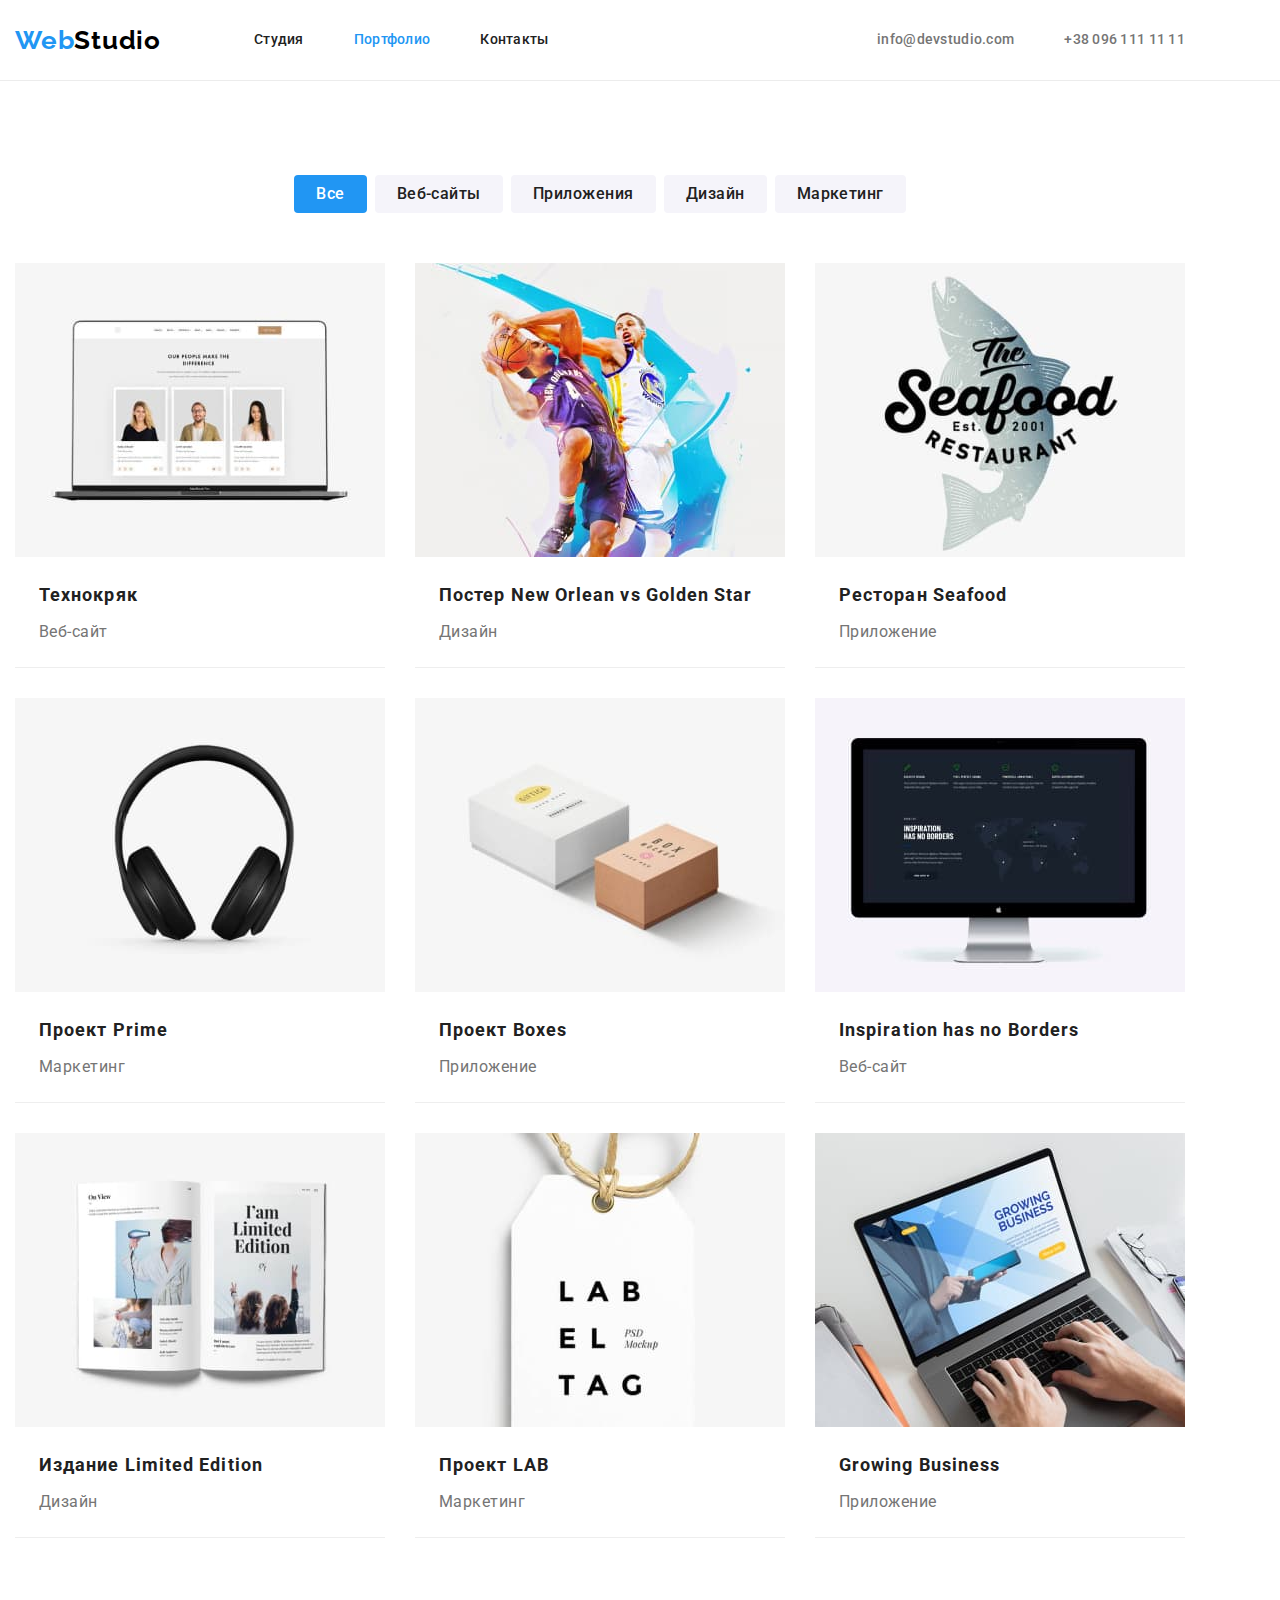
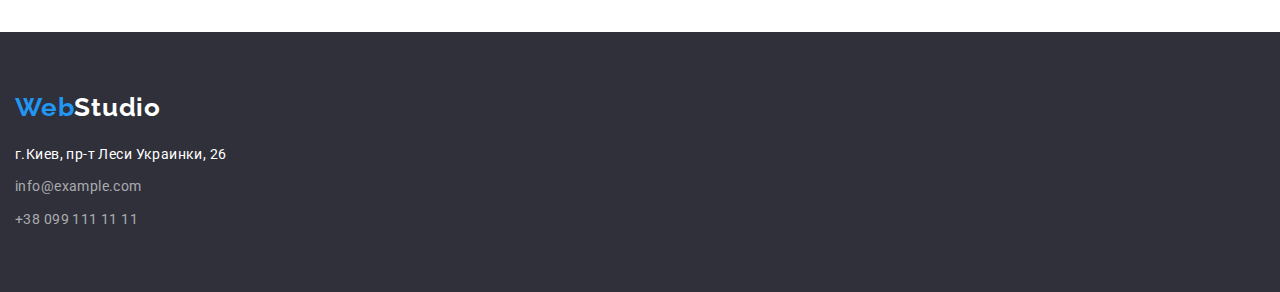
==== commit ac941c19: "add finally flex and margin/padding" ====
--- a/portfolio.html
+++ b/portfolio.html
@@ -54,7 +54,7 @@
     <!--Основной контент  -->
 
     <main>
-      <section class="portfolio">
+      <section class="portfolio section">
         <div class="container">
           <h1 class="visually-hidden title">Портфолио</h1>
 
@@ -84,8 +84,10 @@
                 alt="Открытый ноутбук с изображением сайта на экране"
                 width="370"
               />
-              <h2 class="project-list-title title">Технокряк</h2>
-              <p class="project-list-text">Веб-сайт</p>
+              <div class="project-list-cont">
+                <h2 class="project-list-title title">Технокряк</h2>
+                <p class="project-list-text">Веб-сайт</p>
+              </div>
             </li>
             <li class="project-list-item">
               <img
@@ -94,10 +96,12 @@
                 alt="Двое мужчин играют в баскетбол"
                 width="370"
               />
-              <h2 class="project-list-title title">
-                Постер <span lang="en">New Orlean vs Golden Star</span>
-              </h2>
-              <p class="project-list-text">Дизайн</p>
+              <div class="project-list-cont">
+                <h2 class="project-list-title title">
+                  Постер <span lang="en">New Orlean vs Golden Star</span>
+                </h2>
+                <p class="project-list-text">Дизайн</p>
+              </div>
             </li>
             <li class="project-list-item">
               <img
@@ -106,8 +110,10 @@
                 alt="Название ресторана на фоне рыбы"
                 width="370"
               />
-              <h2 class="project-list-title title">Ресторан <span lang="en">Seafood</span></h2>
-              <p class="project-list-text">Приложение</p>
+              <div class="project-list-cont">
+                <h2 class="project-list-title title">Ресторан <span lang="en">Seafood</span></h2>
+                <p class="project-list-text">Приложение</p>
+              </div>
             </li>
             <li class="project-list-item">
               <img
@@ -116,8 +122,10 @@
                 alt="Полноразмерные наушники"
                 width="370"
               />
-              <h2 class="project-list-title title">Проект <span lang="en">Prime</span></h2>
-              <p class="project-list-text">Маркетинг</p>
+              <div class="project-list-cont">
+                <h2 class="project-list-title title">Проект <span lang="en">Prime</span></h2>
+                <p class="project-list-text">Маркетинг</p>
+              </div>
             </li>
             <li class="project-list-item">
               <img
@@ -126,8 +134,10 @@
                 alt="Две коробки:белая и крафт"
                 width="370"
               />
-              <h2 class="project-list-title title">Проект <span>Boxes</span></h2>
-              <p class="project-list-text">Приложение</p>
+              <div class="project-list-cont">
+                <h2 class="project-list-title title">Проект <span>Boxes</span></h2>
+                <p class="project-list-text">Приложение</p>
+              </div>
             </li>
             <li class="project-list-item">
               <img
@@ -136,8 +146,10 @@
                 alt="Монитор Apple с изображением сайта на экране"
                 width="370"
               />
-              <h2 class="project-list-title title" lang="en">Inspiration has no Borders</h2>
-              <p class="project-list-text">Веб-сайт</p>
+              <div class="project-list-cont">
+                <h2 class="project-list-title title" lang="en">Inspiration has no Borders</h2>
+                <p class="project-list-text">Веб-сайт</p>
+              </div>
             </li>
             <li class="project-list-item">
               <img
@@ -146,10 +158,12 @@
                 alt="Разворот журнала с картинками"
                 width="370"
               />
-              <h2 class="project-list-title title">
-                Издание <span lang="en">Limited Edition</span>
-              </h2>
-              <p class="project-list-text">Дизайн</p>
+              <div class="project-list-cont">
+                <h2 class="project-list-title title">
+                  Издание <span lang="en">Limited Edition</span>
+                </h2>
+                <p class="project-list-text">Дизайн</p>
+              </div>
             </li>
             <li class="project-list-item">
               <img
@@ -158,8 +172,10 @@
                 alt="Бирка с надписями на бечёвке"
                 width="370"
               />
-              <h2 class="project-list-title title">Проект <span lang="en">LAB</span></h2>
-              <p class="project-list-text">Маркетинг</p>
+              <div class="project-list-cont">
+                <h2 class="project-list-title title">Проект <span lang="en">LAB</span></h2>
+                <p class="project-list-text">Маркетинг</p>
+              </div>
             </li>
             <li class="project-list-item">
               <img
@@ -168,8 +184,10 @@
                 alt="Ладони рук, работающие с клавиатурой открытого ноутбука"
                 width="370"
               />
-              <h2 class="project-list-title title" lang="en">Growing Business</h2>
-              <p class="project-list-text">Приложение</p>
+              <div class="project-list-cont">
+                <h2 class="project-list-title title" lang="en">Growing Business</h2>
+                <p class="project-list-text">Приложение</p>
+              </div>
             </li>
           </ul>
         </div>
--- a/css/styles.css
+++ b/css/styles.css
@@ -43,6 +43,8 @@
 
 img {
   display: block;
+  max-width: 100%;
+  height: auto;
 }
 
 .link {
@@ -77,29 +79,29 @@
   margin: o auto;
 }
 
+.section {
+  padding-top: 94px;
+  padding-bottom: 94px;
+}
+
 /* -------------header styles-------------- */
 
 .header {
-  padding-top: 25px;
-  padding-bottom: 25px;
   border-bottom: 1px solid #ececec;
 }
 
 .main-nav {
   display: flex;
   align-items: center;
-  justify-content: space-between;
 }
 
 .header-nav {
   display: flex;
+  align-items: center;
 }
 
 .logo {
   display: block;
-  padding-top: 32px;
-  padding-bottom: 32px;
-  margin-right: 93px;
 
   font-family: 'Raleway', sans-serif;
   font-weight: 700;
@@ -116,10 +118,11 @@
 .header-nav-list {
   display: flex;
   align-items: center;
-}
-
-.header-nav-item:not(:last-child) {
-  margin-right: 50px;
+  margin-left: 93px;
+}
+
+.header-nav-item + .header-nav-item {
+  margin-left: 50px;
 }
 
 .header-nav-link {
@@ -145,10 +148,14 @@
   margin-left: auto;
 }
 
-.header-contact-item:not(:last-child) {
-  margin-right: 50px;
+.header-contact-item + .header-contact-item {
+  margin-left: 50px;
 }
 .header-contact-link {
+  display: block;
+  padding-top: 32px;
+  padding-bottom: 32px;
+
   font-weight: 500;
   font-size: 14px;
   line-height: 1.14;
@@ -165,22 +172,31 @@
 /* ------------------hero styles---------------- */
 
 .hero {
+  padding-top: 200px;
+  padding-bottom: 200px;
+
   background-color: var(--bg-color);
   text-align: center;
 }
 
 .hero-title {
+  width: 696px;
+  margin-left: auto;
+  margin-right: auto;
+  margin-bottom: 30px;
+
   font-weight: 900;
   font-size: 44px;
   line-height: 1.36;
   letter-spacing: 0.06em;
   text-transform: uppercase;
   color: var(--external-color);
-  margin-bottom: 30px;
 }
 
 .hero-btn {
   display: inline-block;
+  padding: 10px 32px;
+
   font-size: 16px;
   line-height: 1.87;
   font-weight: 700;
@@ -191,7 +207,6 @@
   cursor: pointer;
   border: none;
   border-radius: 4px;
-  padding: 10px 32px;
 }
 
 .hero-btn:hover,
@@ -202,14 +217,19 @@
 /* -------------Наши особенности styles-------- */
 
 .feature {
-  padding-top: 94px;
-  padding-bottom: 94px;
-}
-
-/* .feature-list {
-}
+}
+
+.feature-list {
+  display: flex;
+}
+
 .feature-list-item {
-} */
+  width: 270px;
+}
+
+.feature-list-item + .feature-list-item {
+  margin-left: 30px;
+}
 
 .feature-list-title {
   font-size: 14px;
@@ -228,7 +248,7 @@
 /* ------------Чем мы занимаемся styles----- */
 
 .product {
-  padding-bottom: 94px;
+  padding-top: 0;
 }
 
 .product-title {
@@ -239,19 +259,20 @@
   margin-bottom: 50px;
 }
 
-/* .product-list {
-}
-.product-list-item {
+.product-list {
+  display: flex;
+}
+
+.product-list-item + .product-list-item {
+  margin-left: 30px;
 }
 .product-list-img {
-} */
+}
 
 /* ---------Наша команда styles----------- */
 
 .team {
   background-color: var(--ex-bg-color);
-  padding-top: 94px;
-  padding-bottom: 94px;
 }
 
 .team-title {
@@ -263,15 +284,27 @@
 }
 
 .team-list {
-}
+  display: flex;
+}
+
+.team-list-item + .team-list-item {
+  margin-left: 30px;
+}
+
 .team-list-item {
-  padding-bottom: 30px;
+  text-align: center;
+
   box-shadow: 0px 1px 3px rgba(0, 0, 0, 0.12), 0px 1px 1px rgba(0, 0, 0, 0.14),
     0px 2px 1px rgba(0, 0, 0, 0.2);
   border-radius: 0px 0px 4px 4px;
+  background-color: #ffffff;
 }
 .team-list-img {
-  margin-bottom: 30px;
+}
+
+.team-list-cont {
+  padding-top: 30px;
+  padding-bottom: 30px;
 }
 
 .team-list-title {
@@ -290,17 +323,19 @@
 /* ------------Portfolio styles------------ */
 
 .portfolio {
-  padding-top: 94px;
-  padding-bottom: 94px;
 }
 
 /* ------------filter's styles------------- */
 
 .filter-list {
-  margin-bottom: 34px;
-}
-
-/* .filter-item {} */
+  display: flex;
+  justify-content: center;
+  margin-bottom: 50px;
+}
+
+.filter-item + .filter-item {
+  margin-left: 8px;
+}
 
 .filter-btn {
   display: inline-block;
@@ -327,17 +362,25 @@
 /* ------------project styles----------- */
 
 .project-list {
+  display: flex;
+  flex-wrap: wrap;
+  flex-basis: calc(100% / 3 - 30px);
+  margin: -15px;
 }
 
 .project-list-item {
   border-bottom: 1px solid #eeeeee;
-  padding-bottom: 20px;
   max-width: 370px;
-  margin-bottom: 30px;
+  margin: 15px;
+
+  background-color: #ffffff;
 }
 
 .project-list-img {
-  margin-bottom: 20px;
+}
+
+.project-list-cont {
+  padding: 20px 24px;
 }
 
 .project-list-title {
@@ -364,13 +407,15 @@
   color: #ffffff;
 }
 
-/* .footer-addr {
+.footer-addr {
+  margin-top: 20px;
 }
 .footer-addr-list {
 }
 
-.footer-addr-item {
-} */
+.footer-addr-item + .footer-addr-item {
+  margin-top: 9px;
+}
 
 .footer-addr-link {
   font-style: normal;
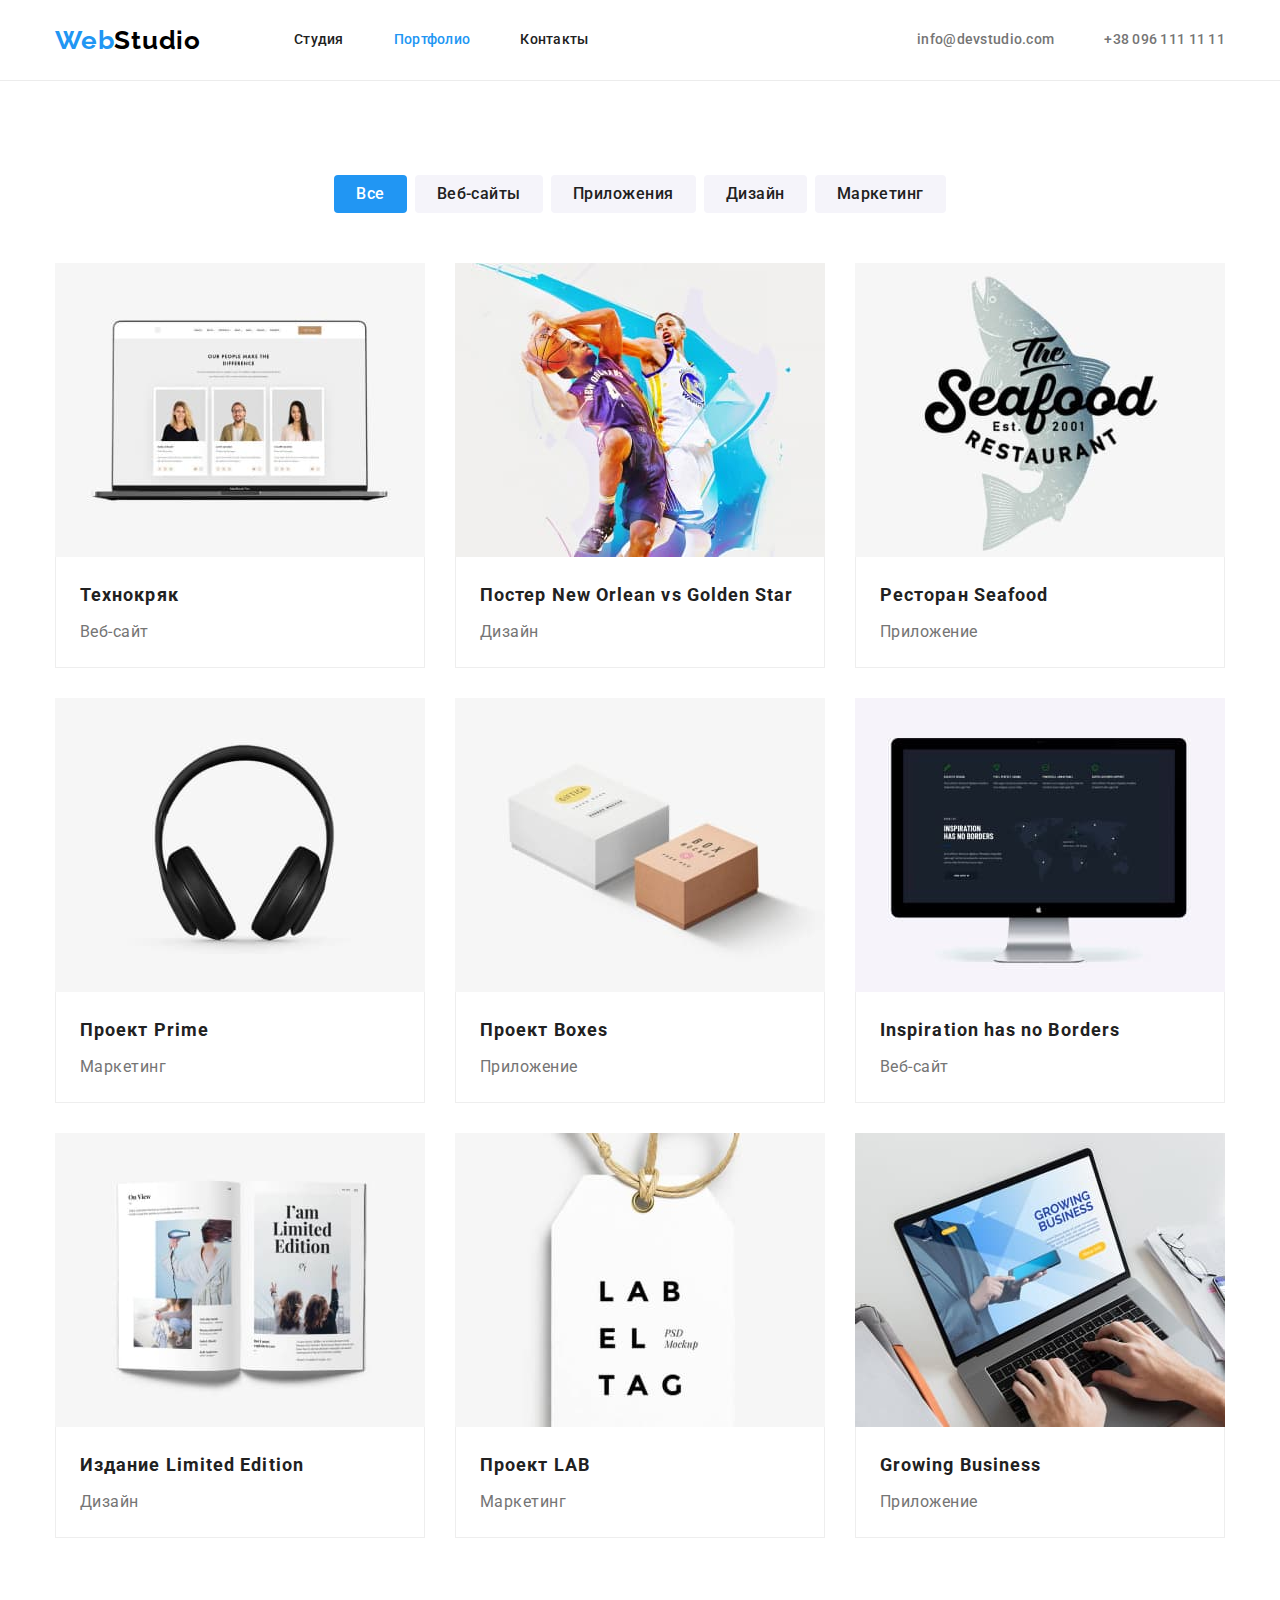
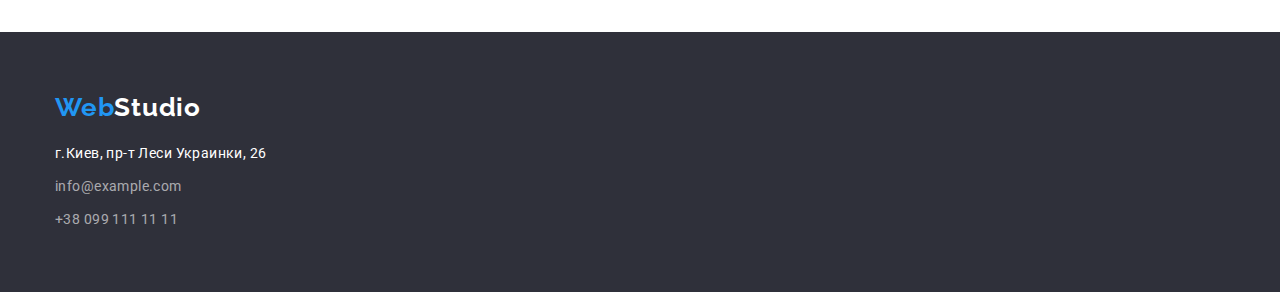
==== commit 094049fb: "change border in portfolio, deleted .list" ====
--- a/portfolio.html
+++ b/portfolio.html
@@ -26,7 +26,7 @@
         <nav class="header-nav">
           <a class="logo link" href="./index.html">Web<span class="logo-black">Studio</span></a>
 
-          <ul class="header-nav-list list">
+          <ul class="header-nav-list">
             <li class="header-nav-item">
               <a class="header-nav-link link" href="./index.html">Студия</a>
             </li>
@@ -38,7 +38,7 @@
             </li>
           </ul>
         </nav>
-        <ul class="header-contact list">
+        <ul class="header-contact">
           <li class="header-contact-item">
             <a class="header-contact-link link" href="mailto:info@devstudio.com"
               >info@devstudio.com</a
@@ -54,13 +54,13 @@
     <!--Основной контент  -->
 
     <main>
-      <section class="portfolio section">
+      <section class="section">
         <div class="container">
           <h1 class="visually-hidden title">Портфолио</h1>
 
           <!-- Фильтры -->
 
-          <ul class="filter-list list">
+          <ul class="filter-list">
             <li class="filter-item">
               <button class="filter-btn active" type="button">Все</button>
             </li>
@@ -76,7 +76,7 @@
 
           <!-- Проекты -->
 
-          <ul class="project-list list">
+          <ul class="project-list">
             <li class="project-list-item">
               <img
                 class="project-list-img"
@@ -200,7 +200,7 @@
       <div class="container">
         <a href="./index.html" class="logo link">Web<span class="logo-white">Studio</span></a>
         <address class="footer-addr">
-          <ul class="footer-addr-list list">
+          <ul class="footer-addr-list">
             <li class="footer-addr-item">
               <a
                 class="footer-addr-link link"
--- a/css/styles.css
+++ b/css/styles.css
@@ -37,6 +37,7 @@
 
 ul,
 ol {
+  list-style: none;
   margin: 0;
   padding-left: 0;
 }
@@ -49,10 +50,6 @@
 
 .link {
   text-decoration: none;
-}
-
-.list {
-  list-style: none;
 }
 
 .title {
@@ -76,7 +73,8 @@
   width: 1200px;
   padding-left: 15px;
   padding-right: 15px;
-  margin: o auto;
+  margin-left: auto;
+  margin-right: auto;
 }
 
 .section {
@@ -216,8 +214,8 @@
 
 /* -------------Наши особенности styles-------- */
 
-.feature {
-}
+/* .feature {
+} */
 
 .feature-list {
   display: flex;
@@ -266,8 +264,8 @@
 .product-list-item + .product-list-item {
   margin-left: 30px;
 }
-.product-list-img {
-}
+/* .product-list-img {
+} */
 
 /* ---------Наша команда styles----------- */
 
@@ -299,8 +297,8 @@
   border-radius: 0px 0px 4px 4px;
   background-color: #ffffff;
 }
-.team-list-img {
-}
+/* .team-list-img {
+} */
 
 .team-list-cont {
   padding-top: 30px;
@@ -322,8 +320,8 @@
 
 /* ------------Portfolio styles------------ */
 
-.portfolio {
-}
+/* .portfolio {
+} */
 
 /* ------------filter's styles------------- */
 
@@ -364,23 +362,36 @@
 .project-list {
   display: flex;
   flex-wrap: wrap;
-  flex-basis: calc(100% / 3 - 30px);
-  margin: -15px;
+  /* flex-basis: calc(100% / 3 - 30px);
+  margin: -15px; */
 }
 
 .project-list-item {
-  border-bottom: 1px solid #eeeeee;
-  max-width: 370px;
-  margin: 15px;
+  /* max-width: 370px;
+  margin: 15px; */
+  width: calc((100% - 60px) / 3);
+  margin-right: 30px;
+  margin-bottom: 30px;
 
   background-color: #ffffff;
 }
 
-.project-list-img {
-}
+.project-list-item:nth-child(3n) {
+  margin-right: 0;
+}
+
+.project-list-item:nth-last-child(-n + 3) {
+  margin-bottom: 0;
+}
+
+/* .project-list-img {
+} */
 
 .project-list-cont {
   padding: 20px 24px;
+  border-left: 1px solid #eeeeee;
+  border-right: 1px solid #eeeeee;
+  border-bottom: 1px solid #eeeeee;
 }
 
 .project-list-title {
@@ -410,8 +421,8 @@
 .footer-addr {
   margin-top: 20px;
 }
-.footer-addr-list {
-}
+/* .footer-addr-list {
+} */
 
 .footer-addr-item + .footer-addr-item {
   margin-top: 9px;
